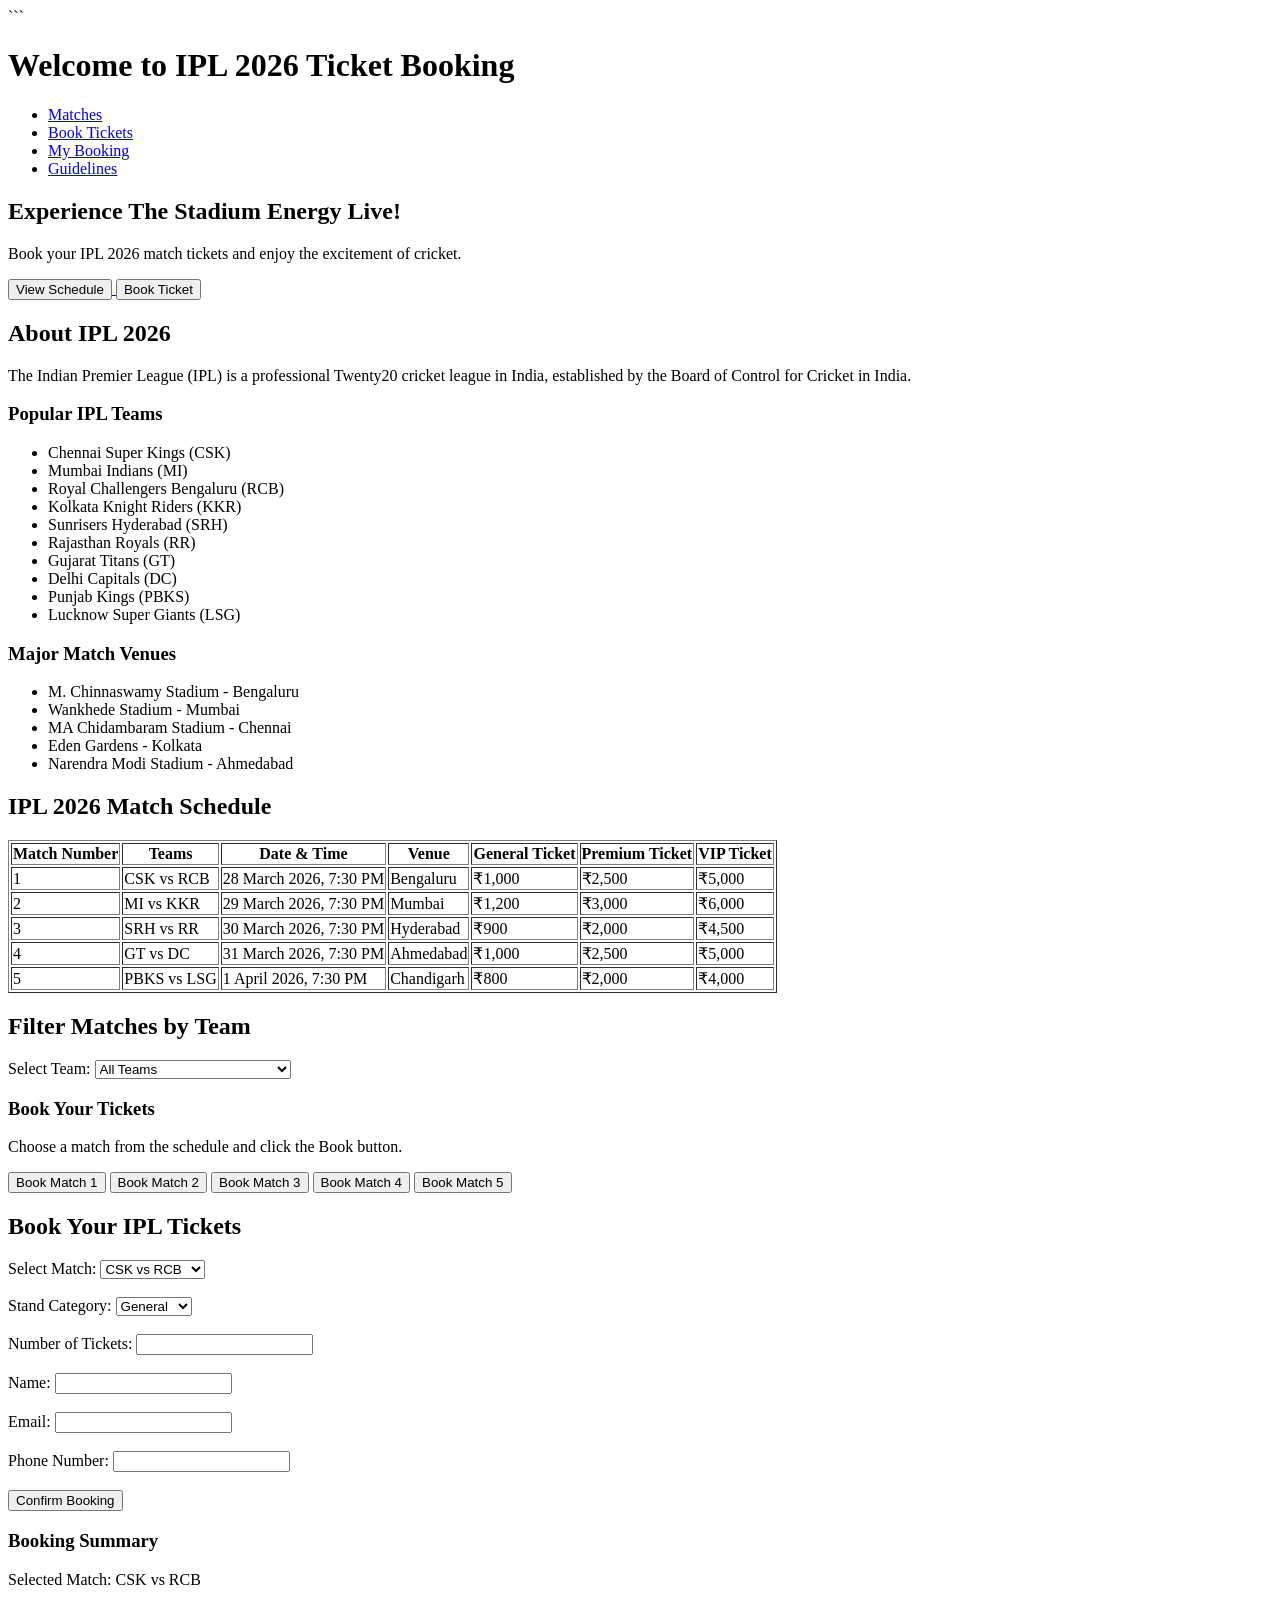
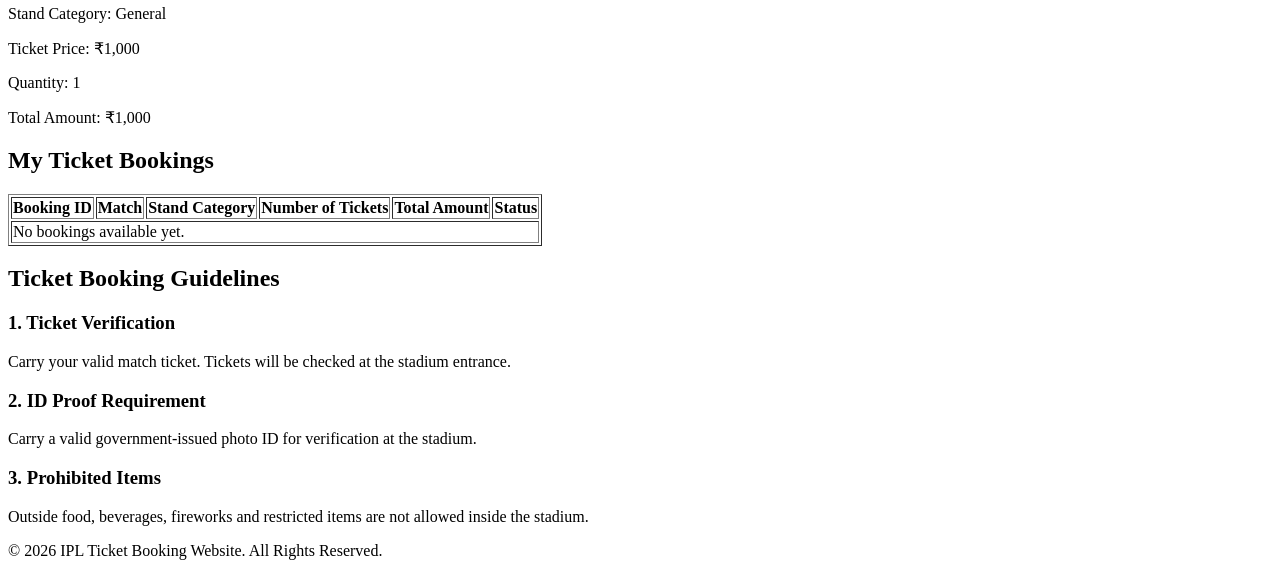
==== index.html @ 7df1a666 "Initial commit - IPL Ticket Booking Website" ====
<!DOCTYPE html>

<html lang="en">
<head>
    <meta charset="UTF-8">
    <meta name="viewport" content="width=device-width, initial-scale=1.0">
    <title>IPL 2026 Ticket Booking</title>
</head>
<body>

```
<!-- Navigation Bar -->
<header>
    <h1>Welcome to IPL 2026 Ticket Booking</h1>

    <nav>
        <ul>
            <li><a href="#matches">Matches</a></li>
            <li><a href="#booking">Book Tickets</a></li>
            <li><a href="#my-booking">My Booking</a></li>
            <li><a href="#guidelines">Guidelines</a></li>
        </ul>
    </nav>
</header>
<!-- Hero Section -->
<section id="home">
    <h2>Experience The Stadium Energy Live!</h2>
    <p>Book your IPL 2026 match tickets and enjoy the excitement of cricket.</p>

    <a href="#matches">
        <button>View Schedule</button>
    </a>

    <a href="#booking">
        <button>Book Ticket</button>
    </a>
</section>
<!-- About IPL Section -->
<section id="about">
    <h2>About IPL 2026</h2>

    <p>
        The Indian Premier League (IPL) is a professional Twenty20
        cricket league in India, established by the Board of Control
        for Cricket in India.
    </p>

    <h3>Popular IPL Teams</h3>

    <ul>
        <li>Chennai Super Kings (CSK)</li>
        <li>Mumbai Indians (MI)</li>
        <li>Royal Challengers Bengaluru (RCB)</li>
        <li>Kolkata Knight Riders (KKR)</li>
        <li>Sunrisers Hyderabad (SRH)</li>
        <li>Rajasthan Royals (RR)</li>
        <li>Gujarat Titans (GT)</li>
        <li>Delhi Capitals (DC)</li>
        <li>Punjab Kings (PBKS)</li>
        <li>Lucknow Super Giants (LSG)</li>
    </ul>

    <h3>Major Match Venues</h3>

    <ul>
        <li>M. Chinnaswamy Stadium - Bengaluru</li>
        <li>Wankhede Stadium - Mumbai</li>
        <li>MA Chidambaram Stadium - Chennai</li>
        <li>Eden Gardens - Kolkata</li>
        <li>Narendra Modi Stadium - Ahmedabad</li>
    </ul>
</section>
<!-- Match Schedule Section -->
<section id="matches">
    <h2>IPL 2026 Match Schedule</h2>

    <table border="1">
        <tr>
            <th>Match Number</th>
            <th>Teams</th>
            <th>Date & Time</th>
            <th>Venue</th>
            <th>General Ticket</th>
            <th>Premium Ticket</th>
            <th>VIP Ticket</th>
        </tr>

        <tr>
            <td>1</td>
            <td>CSK vs RCB</td>
            <td>28 March 2026, 7:30 PM</td>
            <td>Bengaluru</td>
            <td>₹1,000</td>
            <td>₹2,500</td>
            <td>₹5,000</td>
        </tr>

        <tr>
            <td>2</td>
            <td>MI vs KKR</td>
            <td>29 March 2026, 7:30 PM</td>
            <td>Mumbai</td>
            <td>₹1,200</td>
            <td>₹3,000</td>
            <td>₹6,000</td>
        </tr>

        <tr>
            <td>3</td>
            <td>SRH vs RR</td>
            <td>30 March 2026, 7:30 PM</td>
            <td>Hyderabad</td>
            <td>₹900</td>
            <td>₹2,000</td>
            <td>₹4,500</td>
        </tr>

        <tr>
            <td>4</td>
            <td>GT vs DC</td>
            <td>31 March 2026, 7:30 PM</td>
            <td>Ahmedabad</td>
            <td>₹1,000</td>
            <td>₹2,500</td>
            <td>₹5,000</td>
        </tr>

        <tr>
            <td>5</td>
            <td>PBKS vs LSG</td>
            <td>1 April 2026, 7:30 PM</td>
            <td>Chandigarh</td>
            <td>₹800</td>
            <td>₹2,000</td>
            <td>₹4,000</td>
        </tr>
    </table>
</section>
<!-- Team Filter Section -->
<section>
    <h2>Filter Matches by Team</h2>

    <label for="team-filter">Select Team:</label>
    <select id="team-filter">
        <option value="all">All Teams</option>
        <option value="CSK">Chennai Super Kings</option>
        <option value="MI">Mumbai Indians</option>
        <option value="RCB">Royal Challengers Bengaluru</option>
        <option value="KKR">Kolkata Knight Riders</option>
        <option value="SRH">Sunrisers Hyderabad</option>
        <option value="RR">Rajasthan Royals</option>
    </select>

    <h3>Book Your Tickets</h3>
    <p>Choose a match from the schedule and click the Book button.</p>

    <a href="#booking"><button>Book Match 1</button></a>
    <a href="#booking"><button>Book Match 2</button></a>
    <a href="#booking"><button>Book Match 3</button></a>
    <a href="#booking"><button>Book Match 4</button></a>
    <a href="#booking"><button>Book Match 5</button></a>
</section>
<!-- Ticket Booking Section -->
<section id="booking">
    <h2>Book Your IPL Tickets</h2>

    <form>
        <label for="match">Select Match:</label>
        <select id="match" name="match">
            <option>CSK vs RCB</option>
            <option>MI vs KKR</option>
            <option>SRH vs RR</option>
            <option>GT vs DC</option>
            <option>PBKS vs LSG</option>
        </select>
        <br><br>

        <label for="stand">Stand Category:</label>
        <select id="stand" name="stand">
            <option>General</option>
            <option>Premium</option>
            <option>VIP</option>
        </select>
        <br><br>

        <label for="quantity">Number of Tickets:</label>
        <input type="number" id="quantity" name="quantity" min="1">
        <br><br>

        <label for="name">Name:</label>
        <input type="text" id="name" name="name">
        <br><br>

        <label for="email">Email:</label>
        <input type="email" id="email" name="email">
        <br><br>

        <label for="phone">Phone Number:</label>
        <input type="tel" id="phone" name="phone">
        <br><br>

        <button type="submit">Confirm Booking</button>
    </form>

    <!-- Booking Summary -->
    <div>
        <h3>Booking Summary</h3>
        <p>Selected Match: CSK vs RCB</p>
        <p>Stand Category: General</p>
        <p>Ticket Price: ₹1,000</p>
        <p>Quantity: 1</p>
        <p>Total Amount: ₹1,000</p>
    </div>
</section>
<!-- My Ticket Bookings Section -->
<section id="my-booking">
    <h2>My Ticket Bookings</h2>

    <table border="1">
        <tr>
            <th>Booking ID</th>
            <th>Match</th>
            <th>Stand Category</th>
            <th>Number of Tickets</th>
            <th>Total Amount</th>
            <th>Status</th>
        </tr>

        <tr>
            <td colspan="6">No bookings available yet.</td>
        </tr>
    </table>
</section>
<!-- Guidelines Section -->
<section id="guidelines">
    <h2>Ticket Booking Guidelines</h2>

    <div>
        <h3>1. Ticket Verification</h3>
        <p>
            Carry your valid match ticket.
            Tickets will be checked at the stadium entrance.
        </p>
    </div>

    <div>
        <h3>2. ID Proof Requirement</h3>
        <p>
            Carry a valid government-issued photo ID
            for verification at the stadium.
        </p>
    </div>

    <div>
        <h3>3. Prohibited Items</h3>
        <p>
            Outside food, beverages, fireworks and
            restricted items are not allowed inside the stadium.
        </p>
    </div>
</section>
<!-- Footer Section -->
<footer>
    <p>&copy; 2026 IPL Ticket Booking Website. All Rights Reserved.</p>
</footer>

</body>
</html>
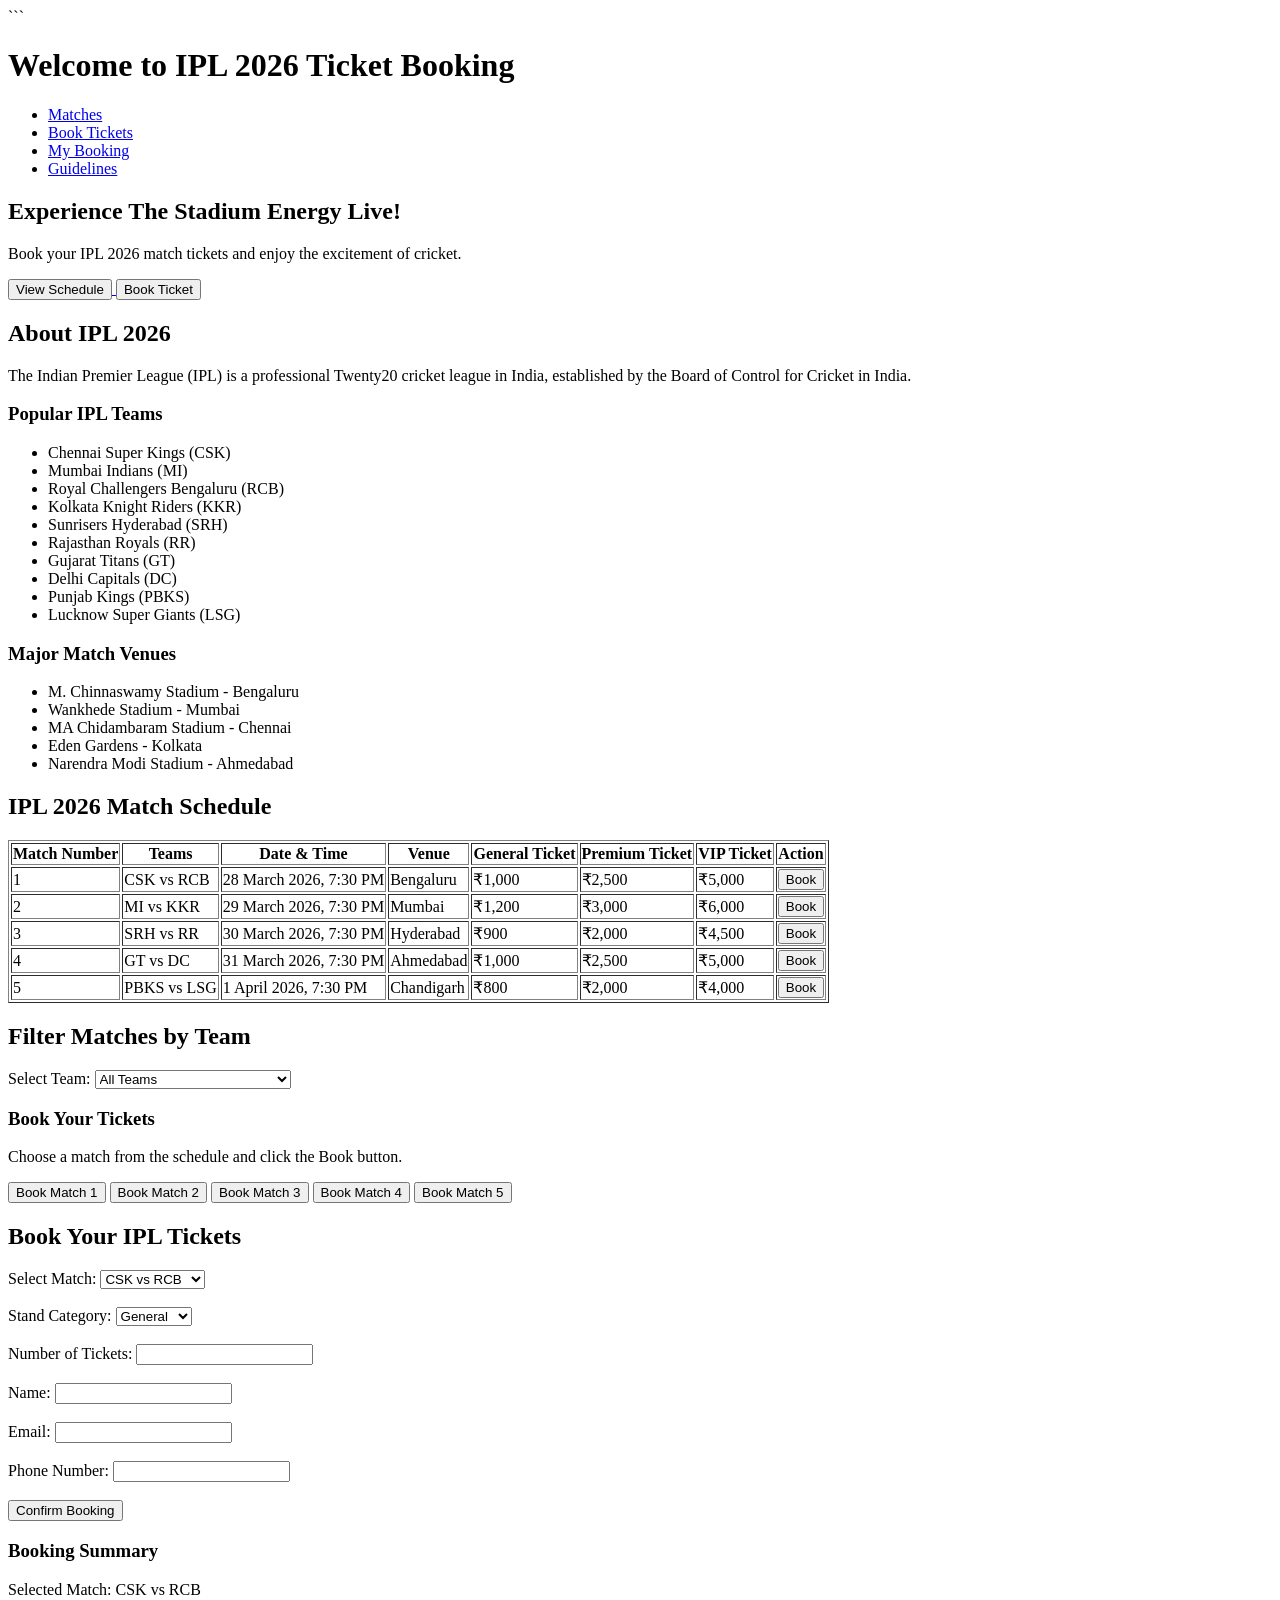
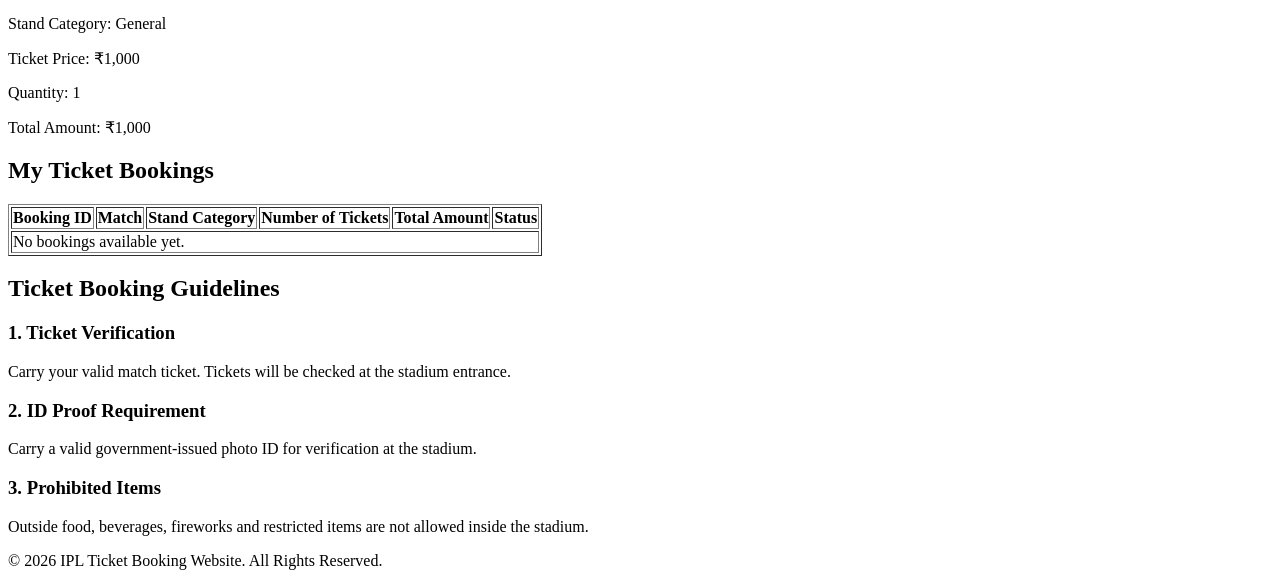
==== commit 7d7c8603: "Add CSS styling for IPL ticket booking site" ====
--- a/index.html
+++ b/index.html
@@ -5,6 +5,7 @@
     <meta charset="UTF-8">
     <meta name="viewport" content="width=device-width, initial-scale=1.0">
     <title>IPL 2026 Ticket Booking</title>
+    <link rel="stylesheet" href="styles.css">
 </head>
 <body>
 
@@ -83,6 +84,7 @@
             <th>General Ticket</th>
             <th>Premium Ticket</th>
             <th>VIP Ticket</th>
+            <th>Action</th>
         </tr>
 
         <tr>
@@ -93,6 +95,7 @@
             <td>₹1,000</td>
             <td>₹2,500</td>
             <td>₹5,000</td>
+            <td><a href="#booking"><button>Book</button></a></td>
         </tr>
 
         <tr>
@@ -103,6 +106,7 @@
             <td>₹1,200</td>
             <td>₹3,000</td>
             <td>₹6,000</td>
+            <td><a href="#booking"><button>Book</button></a></td>
         </tr>
 
         <tr>
@@ -113,6 +117,7 @@
             <td>₹900</td>
             <td>₹2,000</td>
             <td>₹4,500</td>
+            <td><a href="#booking"><button>Book</button></a></td>
         </tr>
 
         <tr>
@@ -123,6 +128,7 @@
             <td>₹1,000</td>
             <td>₹2,500</td>
             <td>₹5,000</td>
+            <td><a href="#booking"><button>Book</button></a></td>
         </tr>
 
         <tr>
@@ -133,6 +139,7 @@
             <td>₹800</td>
             <td>₹2,000</td>
             <td>₹4,000</td>
+            <td><a href="#booking"><button>Book</button></a></td>
         </tr>
     </table>
 </section>
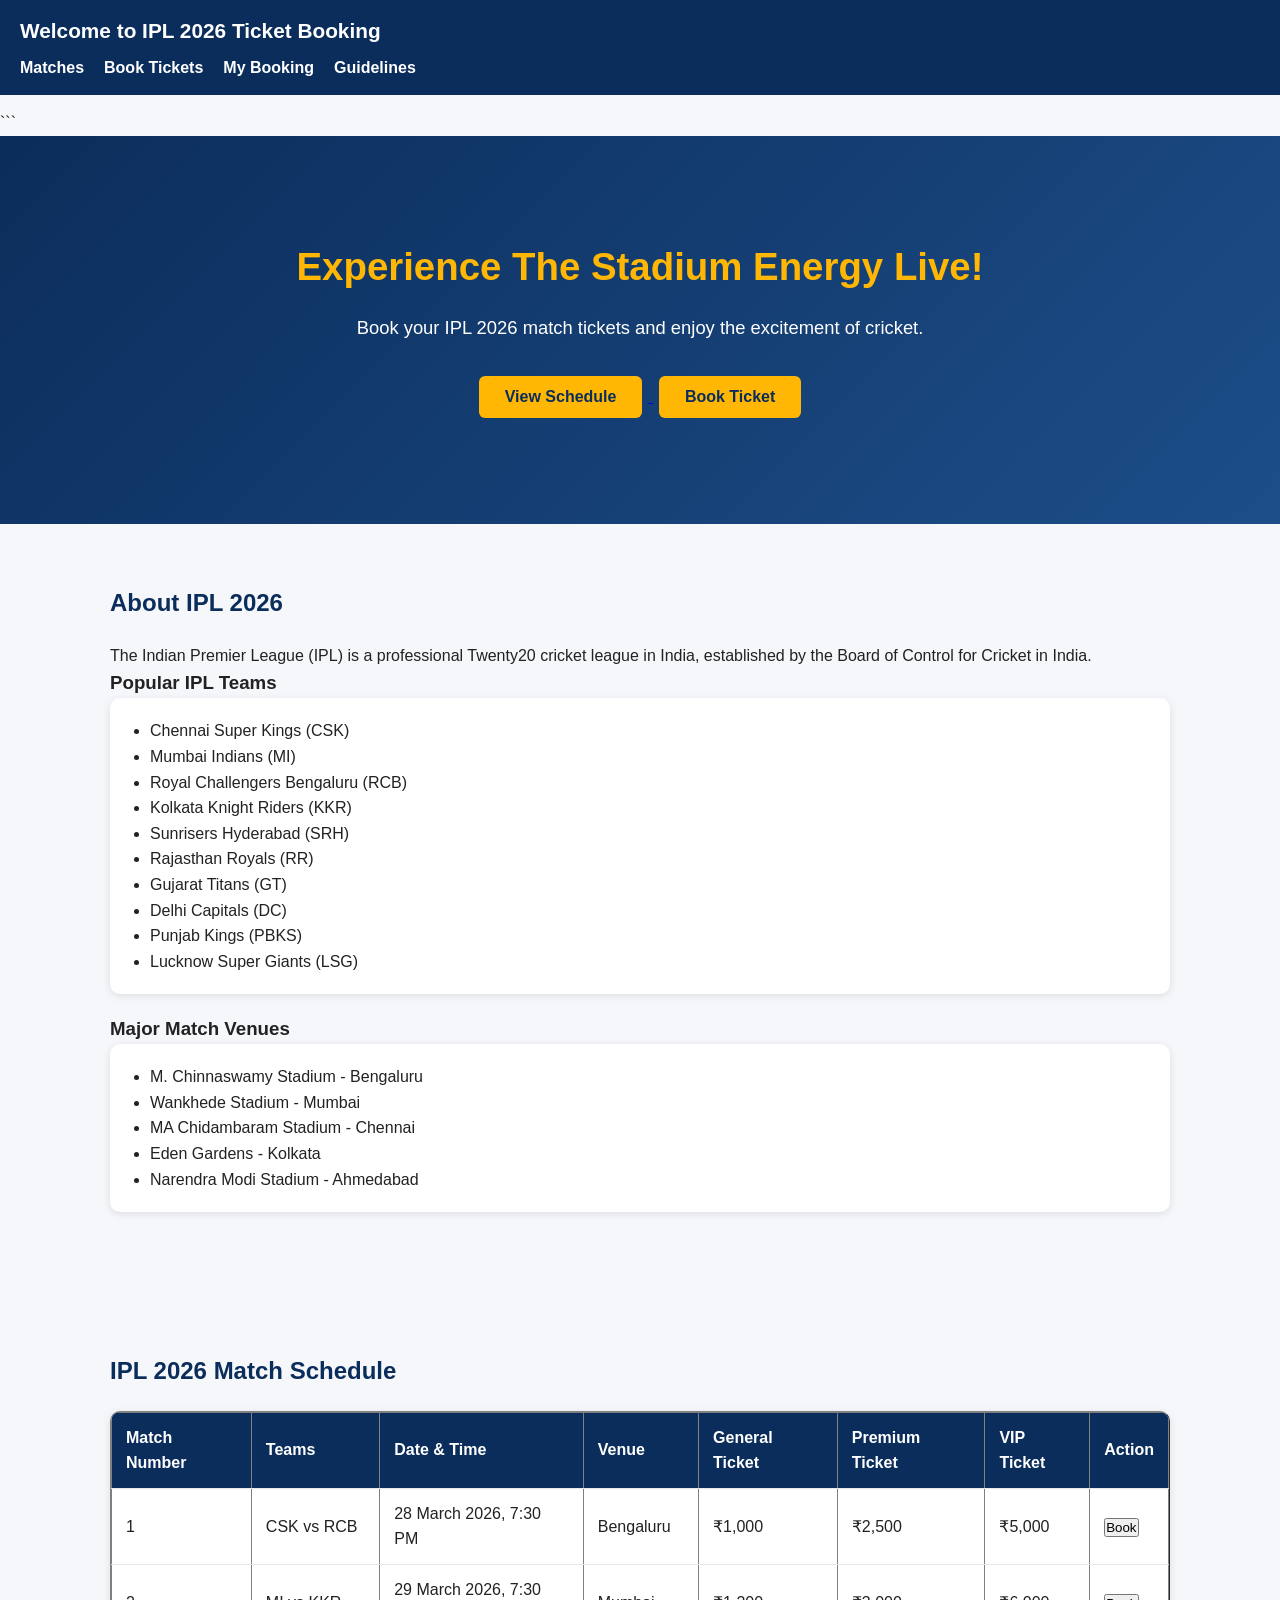
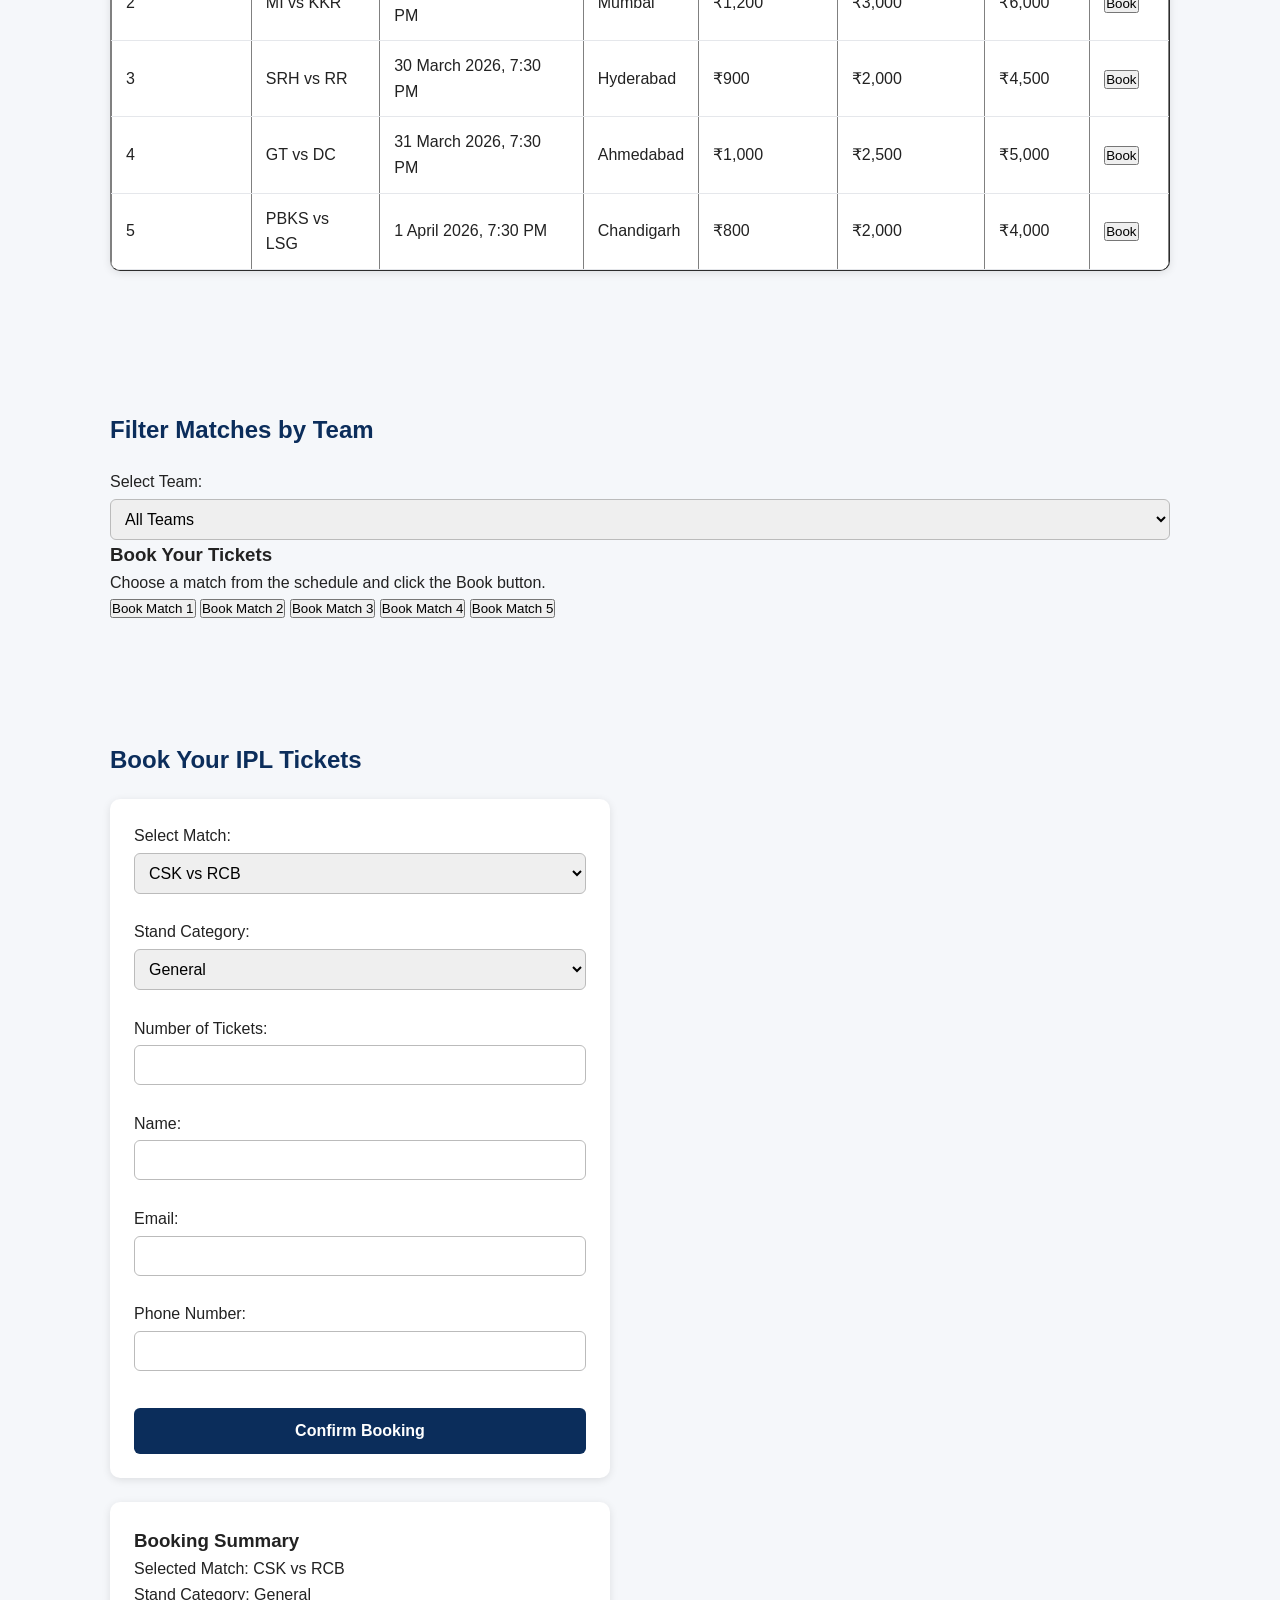
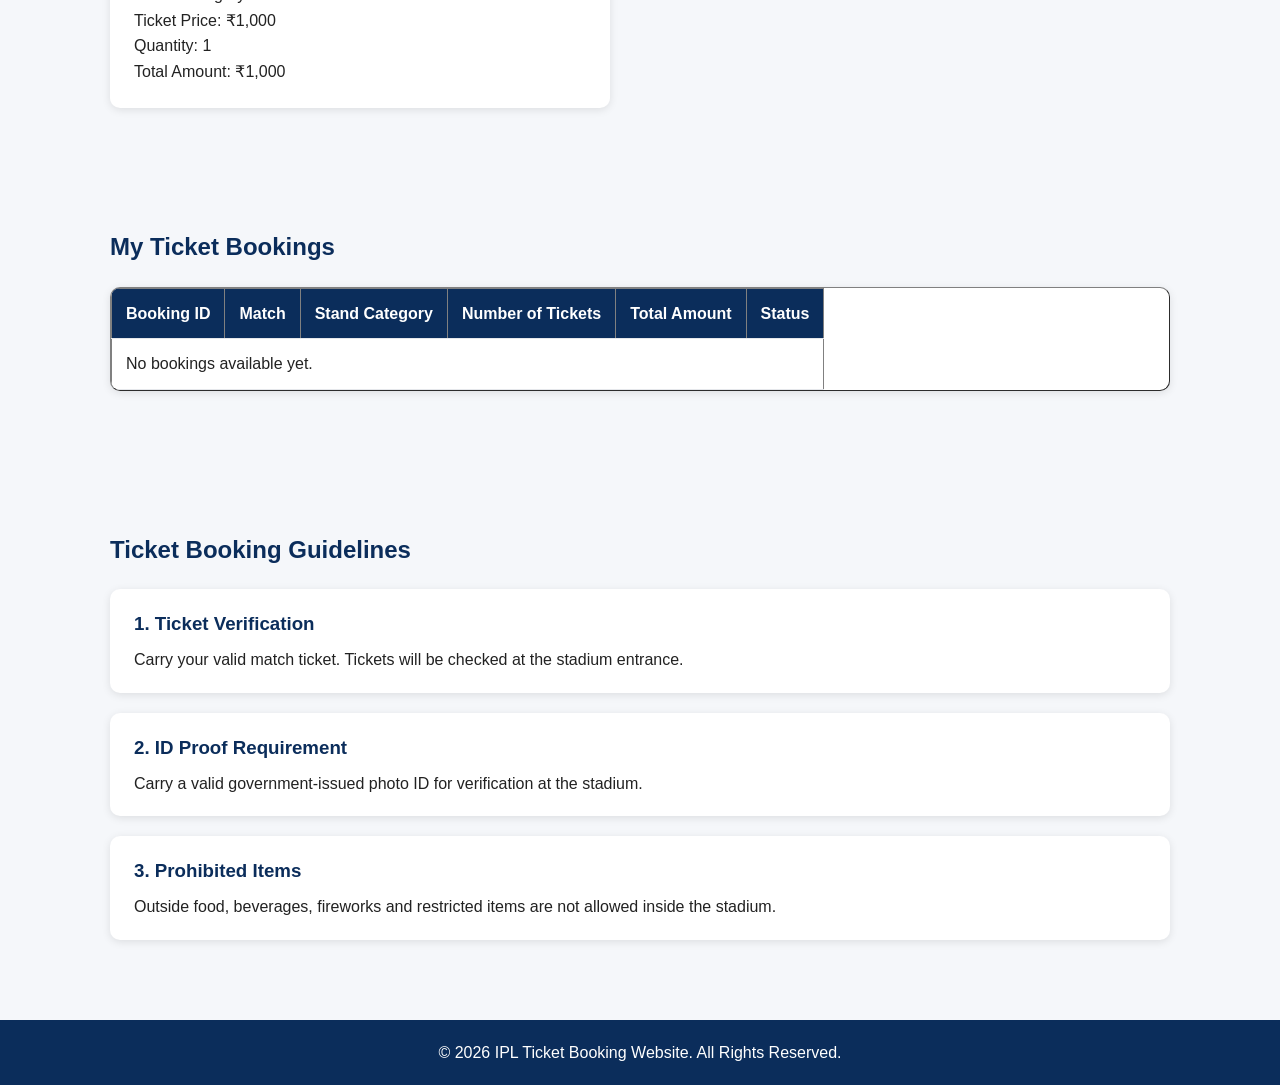
==== commit 07b06a8e: "Update index.html" ====
--- a/index.html
+++ b/index.html
@@ -5,7 +5,7 @@
     <meta charset="UTF-8">
     <meta name="viewport" content="width=device-width, initial-scale=1.0">
     <title>IPL 2026 Ticket Booking</title>
-    <link rel="stylesheet" href="styles.css">
+    <link rel="stylesheet" href="Styles.css">
 </head>
 <body>
 
--- a/Styles.css
+++ b/Styles.css
@@ -0,0 +1,210 @@
+/* ===== Theme Variables ===== */
+:root {
+    --primary: #0b2d5b;     /* dark blue */
+    --accent: #ffb703;      /* gold */
+    --background: #f5f7fa;  /* light grey page background */
+    --text: #222222;        /* main text colour */
+    --white: #ffffff;
+    --shadow: 0 2px 8px rgba(0, 0, 0, 0.1);
+    --radius: 10px;
+}
+
+/* ===== Base ===== */
+* {
+    box-sizing: border-box;
+    margin: 0;
+    padding: 0;
+}
+
+body {
+    font-family: Arial, Helvetica, sans-serif;
+    line-height: 1.6;
+    color: var(--text);
+    background: var(--background);
+    padding-top: 110px; /* space for fixed header */
+}
+
+section {
+    max-width: 1100px;
+    margin: 0 auto;
+    padding: 60px 20px;
+}
+
+h2 {
+    color: var(--primary);
+    margin-bottom: 20px;
+}
+
+/* ===== Navigation (fixed header) ===== */
+header {
+    position: fixed;
+    top: 0;
+    left: 0;
+    width: 100%;
+    z-index: 100;
+    background: var(--primary);
+    padding: 14px 20px;
+}
+
+header h1 {
+    color: var(--white);
+    font-size: 1.3rem;
+    margin-bottom: 8px;
+}
+
+header nav ul {
+    list-style: none;
+    display: flex;
+    gap: 20px;
+    flex-wrap: wrap;
+}
+
+header nav a {
+    color: var(--white);
+    text-decoration: none;
+    font-weight: bold;
+}
+
+header nav a:hover {
+    color: var(--accent);
+}
+
+/* ===== Hero / Banner ===== */
+#home {
+    background: linear-gradient(135deg, var(--primary), #1d4e89);
+    color: var(--white);
+    text-align: center;
+    max-width: none;
+    padding: 100px 20px;
+}
+
+#home h2 {
+    color: var(--accent);
+    font-size: 2.4rem;
+    margin-bottom: 16px;
+}
+
+#home p {
+    font-size: 1.15rem;
+    margin-bottom: 28px;
+}
+
+#home button {
+    background: var(--accent);
+    color: var(--primary);
+    border: none;
+    padding: 12px 26px;
+    margin: 6px;
+    border-radius: 6px;
+    font-weight: bold;
+    font-size: 1rem;
+    cursor: pointer;
+}
+
+#home button:hover {
+    opacity: 0.85;
+}
+
+/* ===== About section cards ===== */
+#about ul {
+    background: var(--white);
+    border-radius: var(--radius);
+    box-shadow: var(--shadow);
+    padding: 20px 24px 20px 40px;
+    margin-bottom: 20px;
+}
+
+/* ===== Tables ===== */
+table {
+    width: 100%;
+    border-collapse: collapse;
+    background: var(--white);
+    border-radius: var(--radius);
+    box-shadow: var(--shadow);
+    overflow: hidden;
+    margin-bottom: 20px;
+}
+
+th, td {
+    padding: 12px 14px;
+    text-align: left;
+    border-bottom: 1px solid #e5e7eb;
+}
+
+th {
+    background: var(--primary);
+    color: var(--white);
+}
+
+tr:hover td {
+    background: #f0f6ff;
+}
+
+#matches table,
+#my-booking table {
+    display: block;
+    overflow-x: auto;
+}
+
+/* ===== Guidelines cards ===== */
+#guidelines > div {
+    background: var(--white);
+    border-radius: var(--radius);
+    box-shadow: var(--shadow);
+    padding: 20px 24px;
+    margin-bottom: 20px;
+}
+
+#guidelines > div h3 {
+    color: var(--primary);
+    margin-bottom: 8px;
+}
+
+/* ===== Forms ===== */
+form {
+    background: var(--white);
+    padding: 24px;
+    border-radius: var(--radius);
+    box-shadow: var(--shadow);
+    max-width: 500px;
+}
+
+input, select {
+    width: 100%;
+    padding: 10px;
+    border: 1px solid #bbb;
+    border-radius: 6px;
+    font-size: 1rem;
+    margin-top: 4px;
+}
+
+form button {
+    width: 100%;
+    background: var(--primary);
+    color: var(--white);
+    border: none;
+    padding: 14px;
+    border-radius: 6px;
+    font-size: 1rem;
+    font-weight: bold;
+    cursor: pointer;
+    margin-top: 12px;
+}
+
+/* ===== Booking summary ===== */
+#booking > div {
+    background: var(--white);
+    padding: 24px;
+    border-radius: var(--radius);
+    box-shadow: var(--shadow);
+    margin-top: 24px;
+    max-width: 500px;
+}
+
+/* ===== Footer ===== */
+footer {
+    background: var(--primary);
+    color: var(--white);
+    text-align: center;
+    padding: 20px;
+}
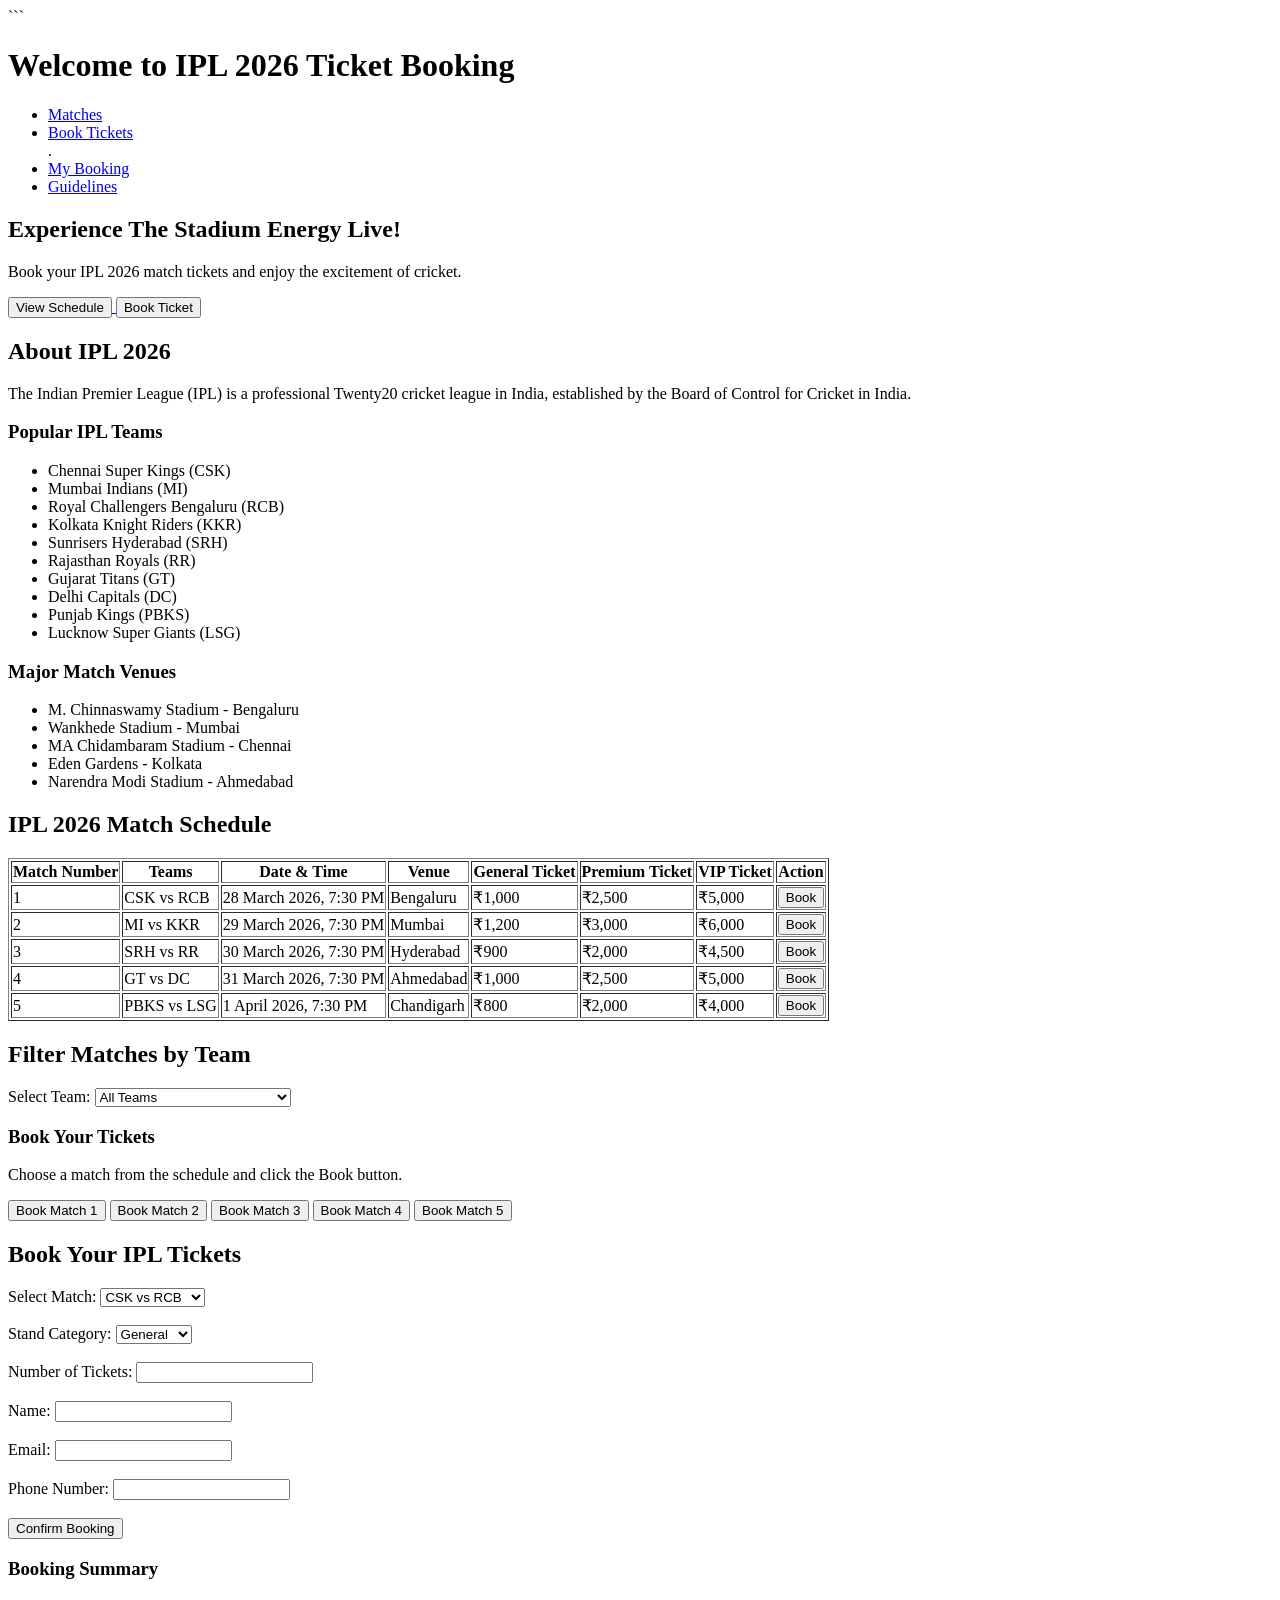
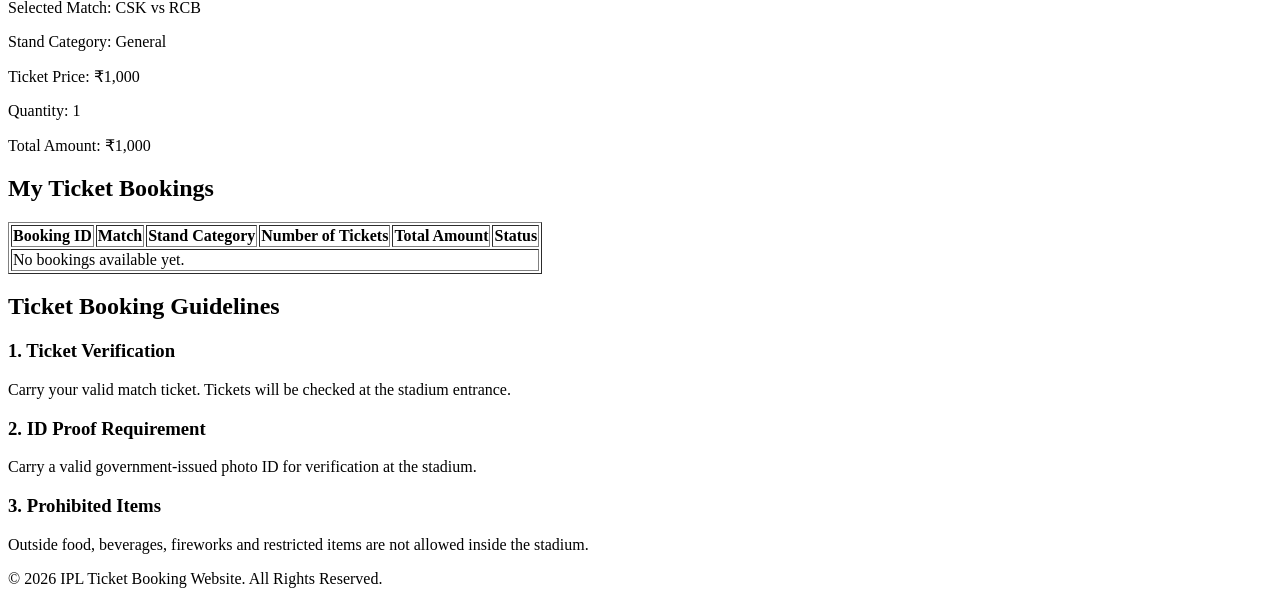
==== commit c63cd5f9: "Add booking form with HTML5 validation" ====
--- a/index.html
+++ b/index.html
@@ -5,7 +5,7 @@
     <meta charset="UTF-8">
     <meta name="viewport" content="width=device-width, initial-scale=1.0">
     <title>IPL 2026 Ticket Booking</title>
-    <link rel="stylesheet" href="Styles.css">
+    <link rel="stylesheet" href="styles.css">
 </head>
 <body>
 
@@ -17,7 +17,7 @@
     <nav>
         <ul>
             <li><a href="#matches">Matches</a></li>
-            <li><a href="#booking">Book Tickets</a></li>
+            <li><a href="booking.html">Book Tickets</a></li>.
             <li><a href="#my-booking">My Booking</a></li>
             <li><a href="#guidelines">Guidelines</a></li>
         </ul>
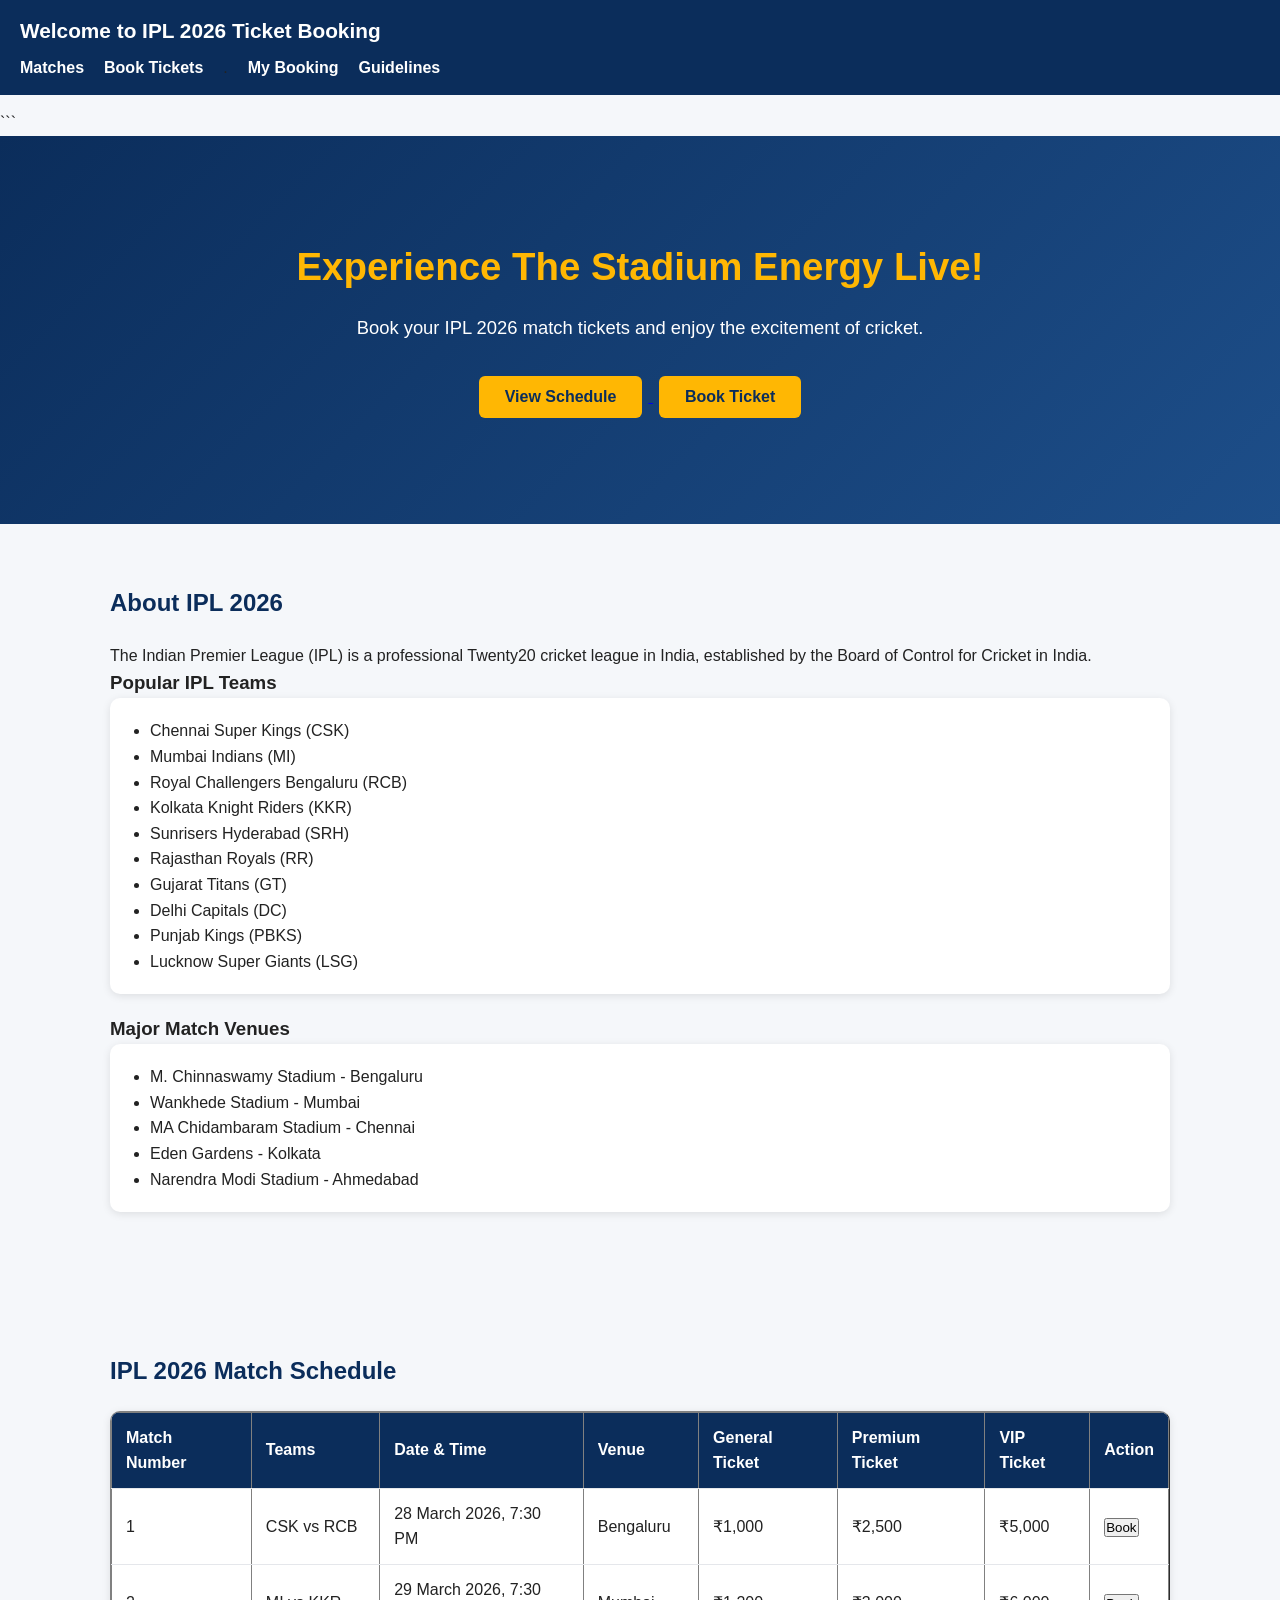
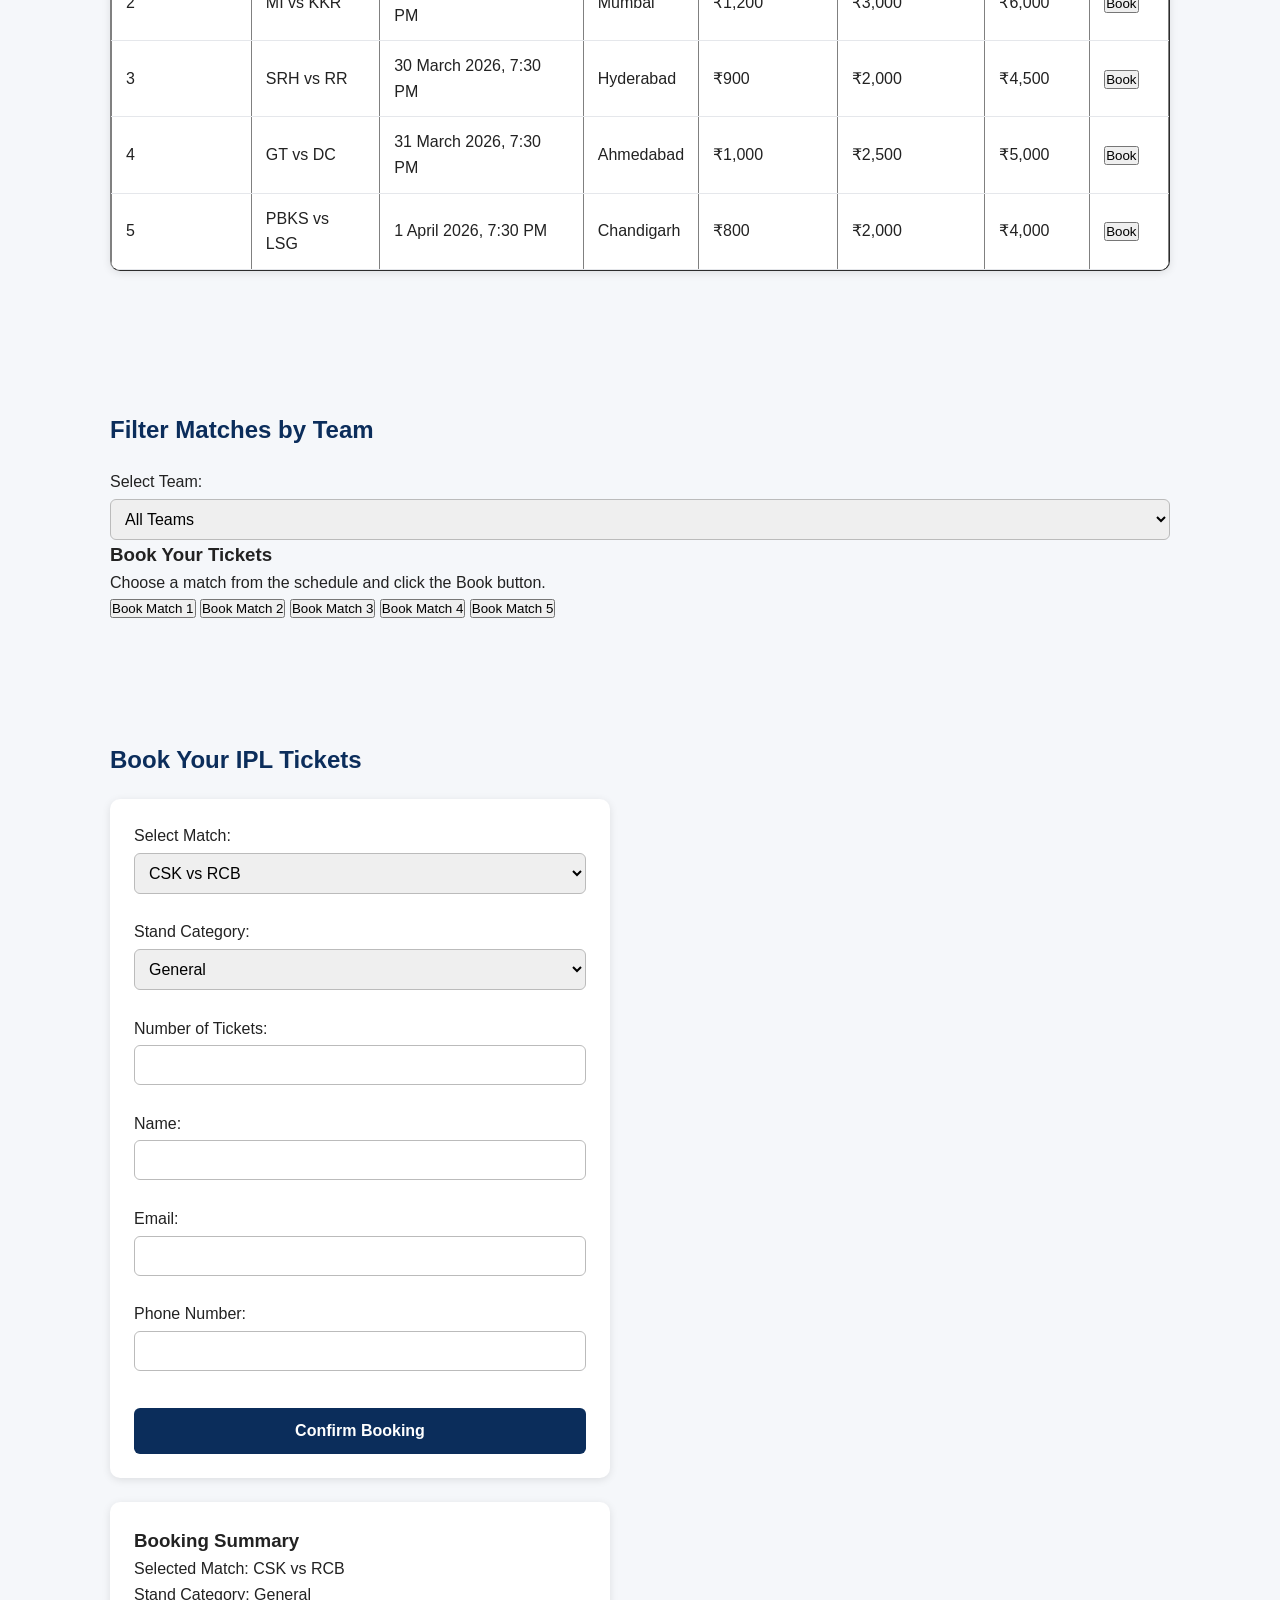
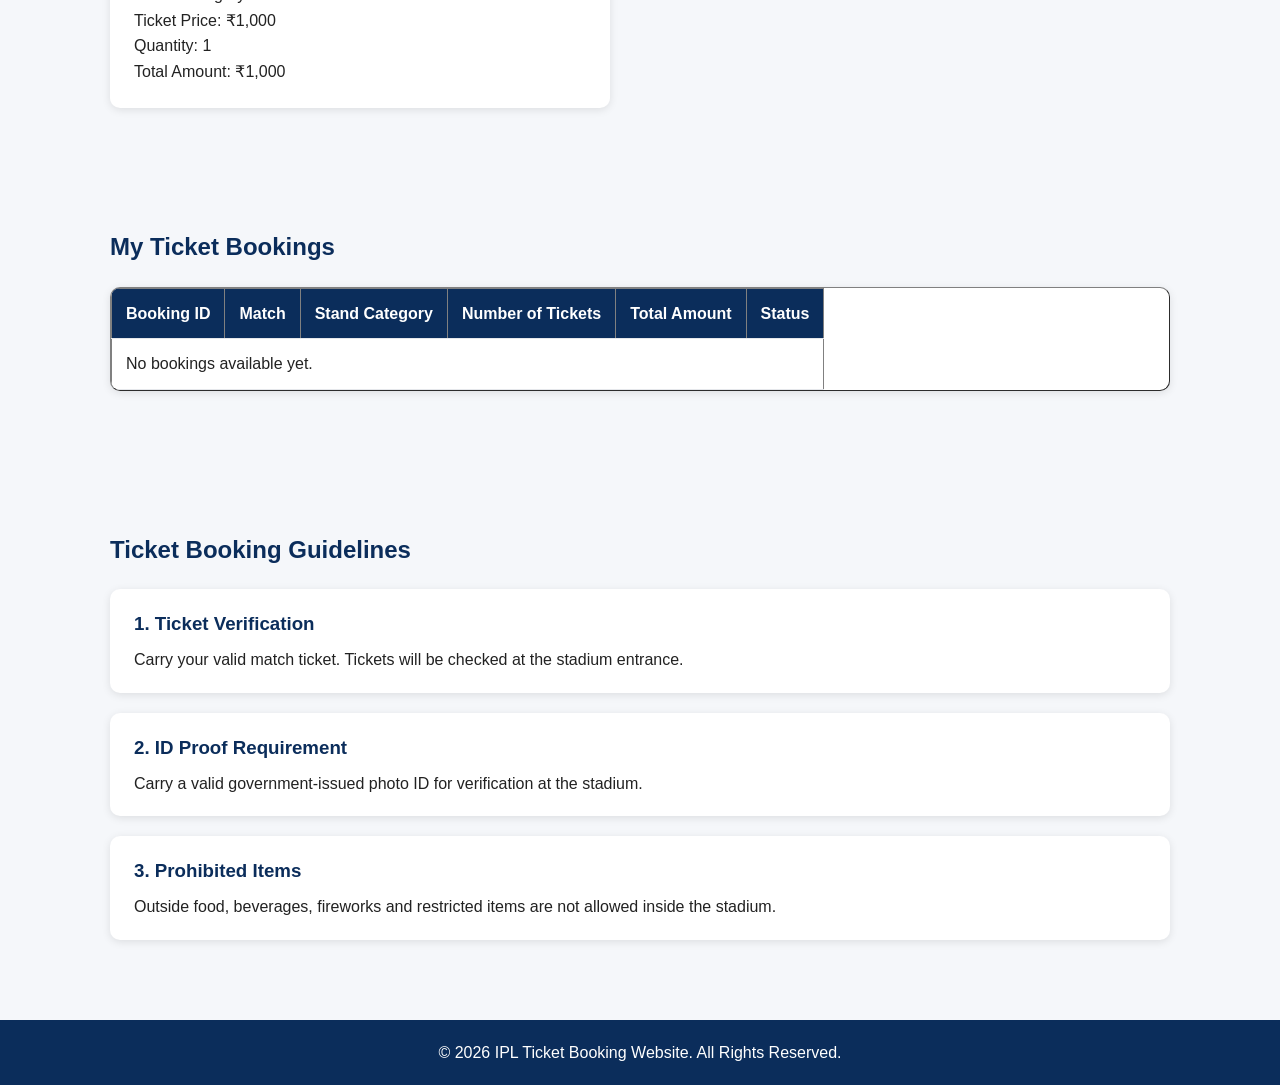
==== commit 203a9662: "Merge branch 'main' of https://github.com/namithkumar2607-coder/IPL-Ticket--Booking" ====
--- a/index.html
+++ b/index.html
@@ -5,7 +5,7 @@
     <meta charset="UTF-8">
     <meta name="viewport" content="width=device-width, initial-scale=1.0">
     <title>IPL 2026 Ticket Booking</title>
-    <link rel="stylesheet" href="styles.css">
+    <link rel="stylesheet" href="Styles.css">
 </head>
 <body>
 
--- a/Styles.css
+++ b/Styles.css
@@ -0,0 +1,210 @@
+/* ===== Theme Variables ===== */
+:root {
+    --primary: #0b2d5b;     /* dark blue */
+    --accent: #ffb703;      /* gold */
+    --background: #f5f7fa;  /* light grey page background */
+    --text: #222222;        /* main text colour */
+    --white: #ffffff;
+    --shadow: 0 2px 8px rgba(0, 0, 0, 0.1);
+    --radius: 10px;
+}
+
+/* ===== Base ===== */
+* {
+    box-sizing: border-box;
+    margin: 0;
+    padding: 0;
+}
+
+body {
+    font-family: Arial, Helvetica, sans-serif;
+    line-height: 1.6;
+    color: var(--text);
+    background: var(--background);
+    padding-top: 110px; /* space for fixed header */
+}
+
+section {
+    max-width: 1100px;
+    margin: 0 auto;
+    padding: 60px 20px;
+}
+
+h2 {
+    color: var(--primary);
+    margin-bottom: 20px;
+}
+
+/* ===== Navigation (fixed header) ===== */
+header {
+    position: fixed;
+    top: 0;
+    left: 0;
+    width: 100%;
+    z-index: 100;
+    background: var(--primary);
+    padding: 14px 20px;
+}
+
+header h1 {
+    color: var(--white);
+    font-size: 1.3rem;
+    margin-bottom: 8px;
+}
+
+header nav ul {
+    list-style: none;
+    display: flex;
+    gap: 20px;
+    flex-wrap: wrap;
+}
+
+header nav a {
+    color: var(--white);
+    text-decoration: none;
+    font-weight: bold;
+}
+
+header nav a:hover {
+    color: var(--accent);
+}
+
+/* ===== Hero / Banner ===== */
+#home {
+    background: linear-gradient(135deg, var(--primary), #1d4e89);
+    color: var(--white);
+    text-align: center;
+    max-width: none;
+    padding: 100px 20px;
+}
+
+#home h2 {
+    color: var(--accent);
+    font-size: 2.4rem;
+    margin-bottom: 16px;
+}
+
+#home p {
+    font-size: 1.15rem;
+    margin-bottom: 28px;
+}
+
+#home button {
+    background: var(--accent);
+    color: var(--primary);
+    border: none;
+    padding: 12px 26px;
+    margin: 6px;
+    border-radius: 6px;
+    font-weight: bold;
+    font-size: 1rem;
+    cursor: pointer;
+}
+
+#home button:hover {
+    opacity: 0.85;
+}
+
+/* ===== About section cards ===== */
+#about ul {
+    background: var(--white);
+    border-radius: var(--radius);
+    box-shadow: var(--shadow);
+    padding: 20px 24px 20px 40px;
+    margin-bottom: 20px;
+}
+
+/* ===== Tables ===== */
+table {
+    width: 100%;
+    border-collapse: collapse;
+    background: var(--white);
+    border-radius: var(--radius);
+    box-shadow: var(--shadow);
+    overflow: hidden;
+    margin-bottom: 20px;
+}
+
+th, td {
+    padding: 12px 14px;
+    text-align: left;
+    border-bottom: 1px solid #e5e7eb;
+}
+
+th {
+    background: var(--primary);
+    color: var(--white);
+}
+
+tr:hover td {
+    background: #f0f6ff;
+}
+
+#matches table,
+#my-booking table {
+    display: block;
+    overflow-x: auto;
+}
+
+/* ===== Guidelines cards ===== */
+#guidelines > div {
+    background: var(--white);
+    border-radius: var(--radius);
+    box-shadow: var(--shadow);
+    padding: 20px 24px;
+    margin-bottom: 20px;
+}
+
+#guidelines > div h3 {
+    color: var(--primary);
+    margin-bottom: 8px;
+}
+
+/* ===== Forms ===== */
+form {
+    background: var(--white);
+    padding: 24px;
+    border-radius: var(--radius);
+    box-shadow: var(--shadow);
+    max-width: 500px;
+}
+
+input, select {
+    width: 100%;
+    padding: 10px;
+    border: 1px solid #bbb;
+    border-radius: 6px;
+    font-size: 1rem;
+    margin-top: 4px;
+}
+
+form button {
+    width: 100%;
+    background: var(--primary);
+    color: var(--white);
+    border: none;
+    padding: 14px;
+    border-radius: 6px;
+    font-size: 1rem;
+    font-weight: bold;
+    cursor: pointer;
+    margin-top: 12px;
+}
+
+/* ===== Booking summary ===== */
+#booking > div {
+    background: var(--white);
+    padding: 24px;
+    border-radius: var(--radius);
+    box-shadow: var(--shadow);
+    margin-top: 24px;
+    max-width: 500px;
+}
+
+/* ===== Footer ===== */
+footer {
+    background: var(--primary);
+    color: var(--white);
+    text-align: center;
+    padding: 20px;
+}
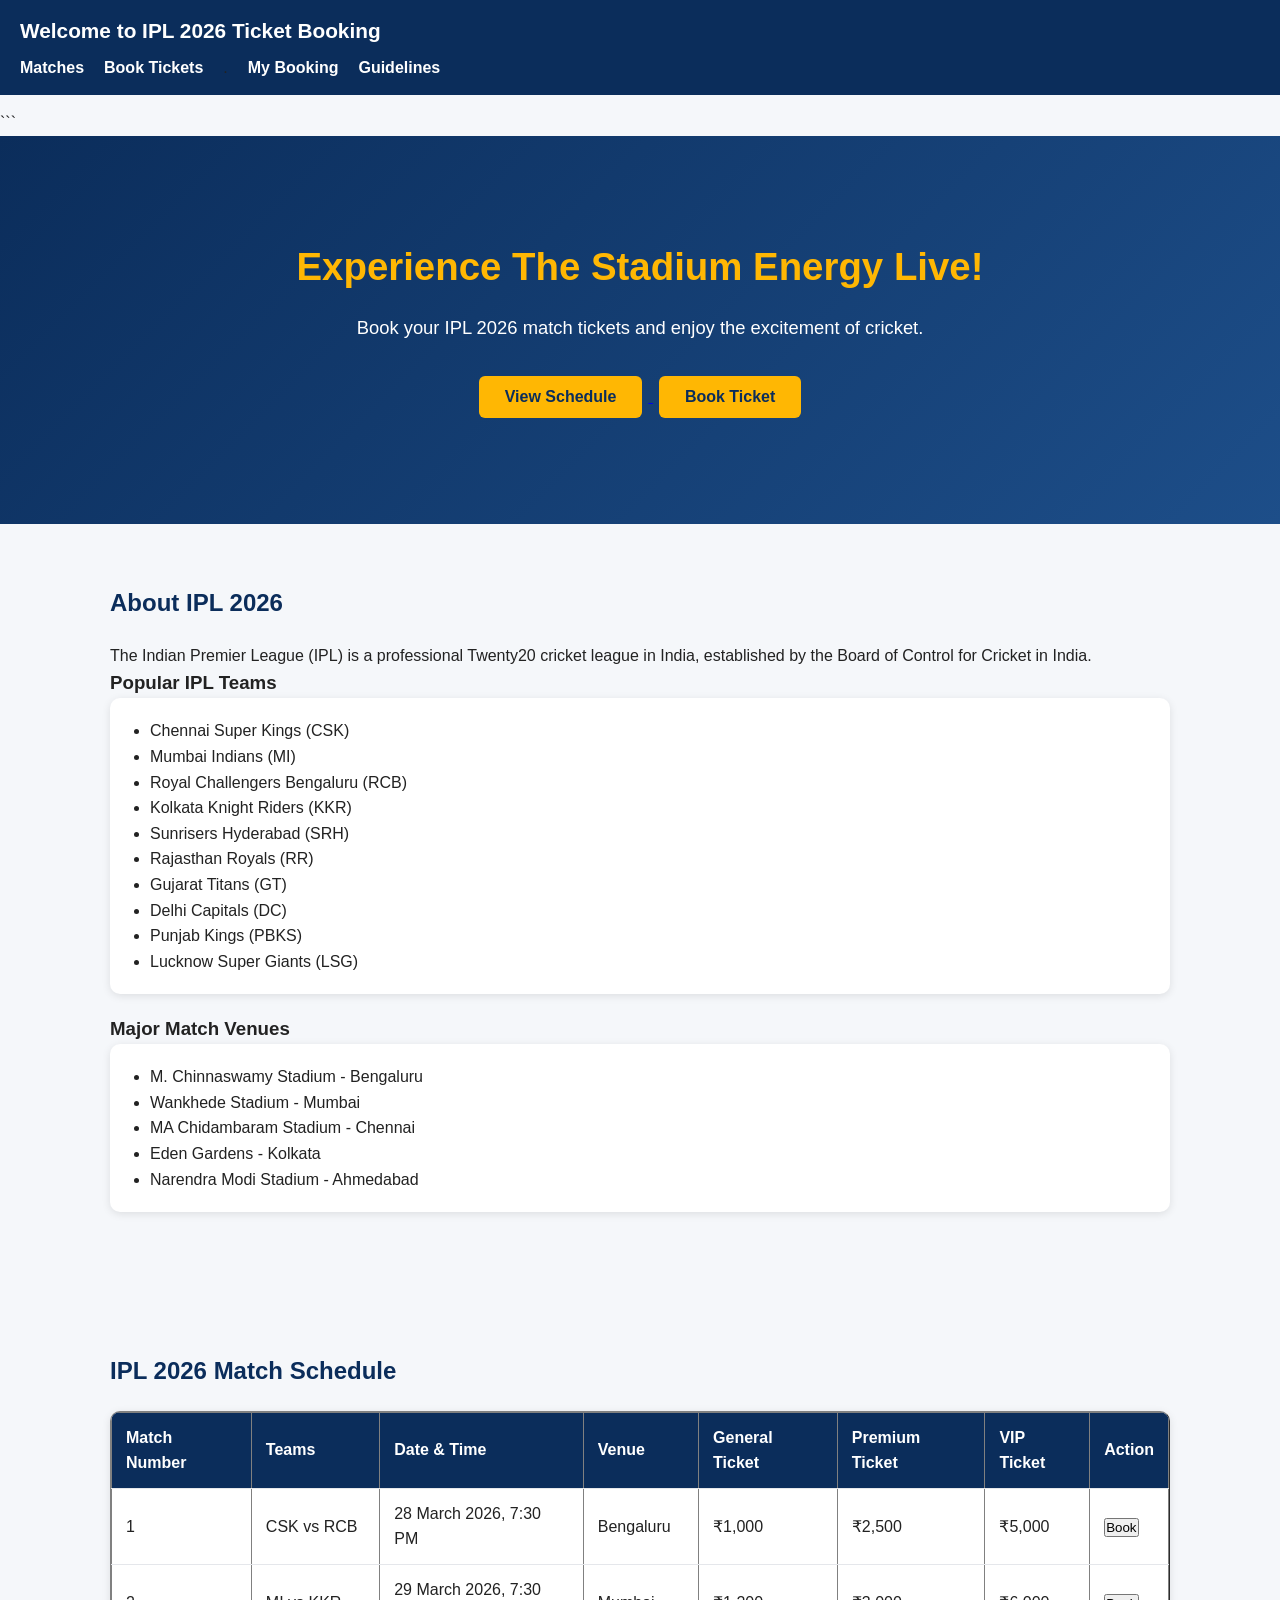
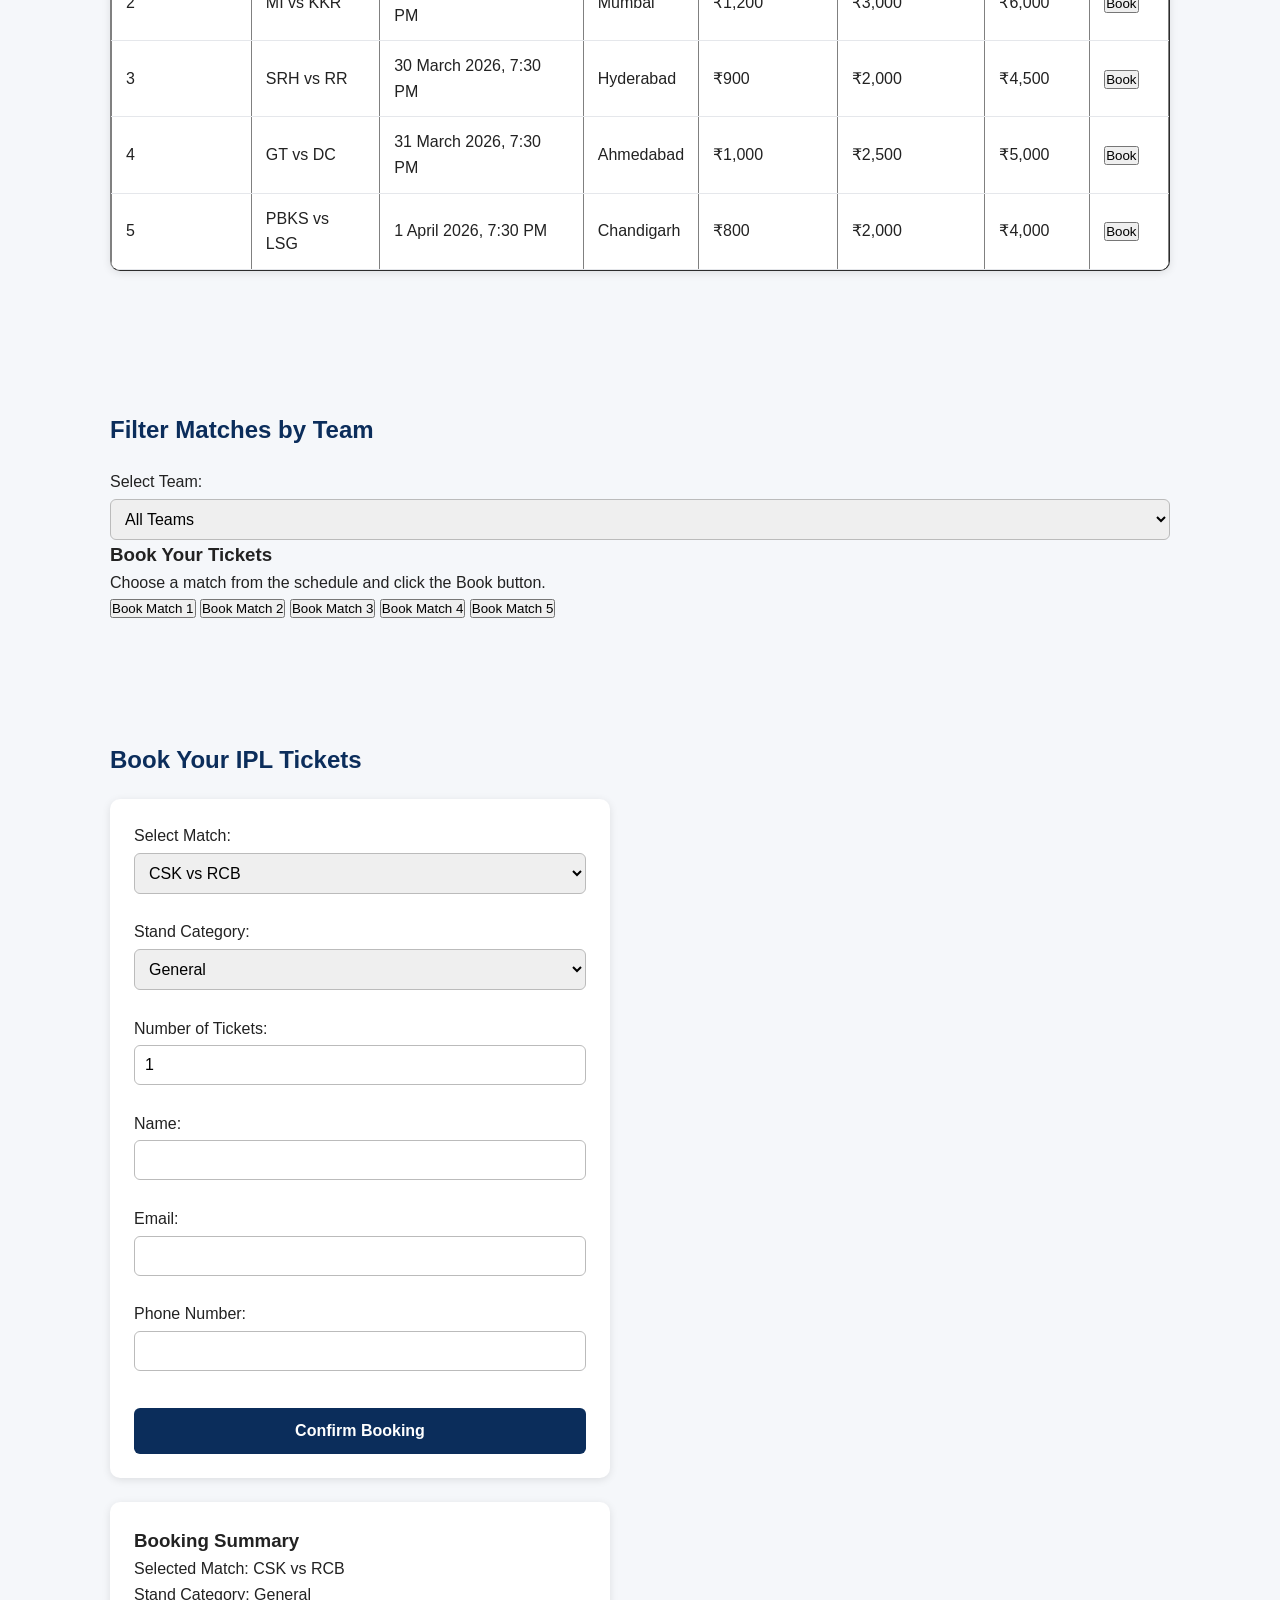
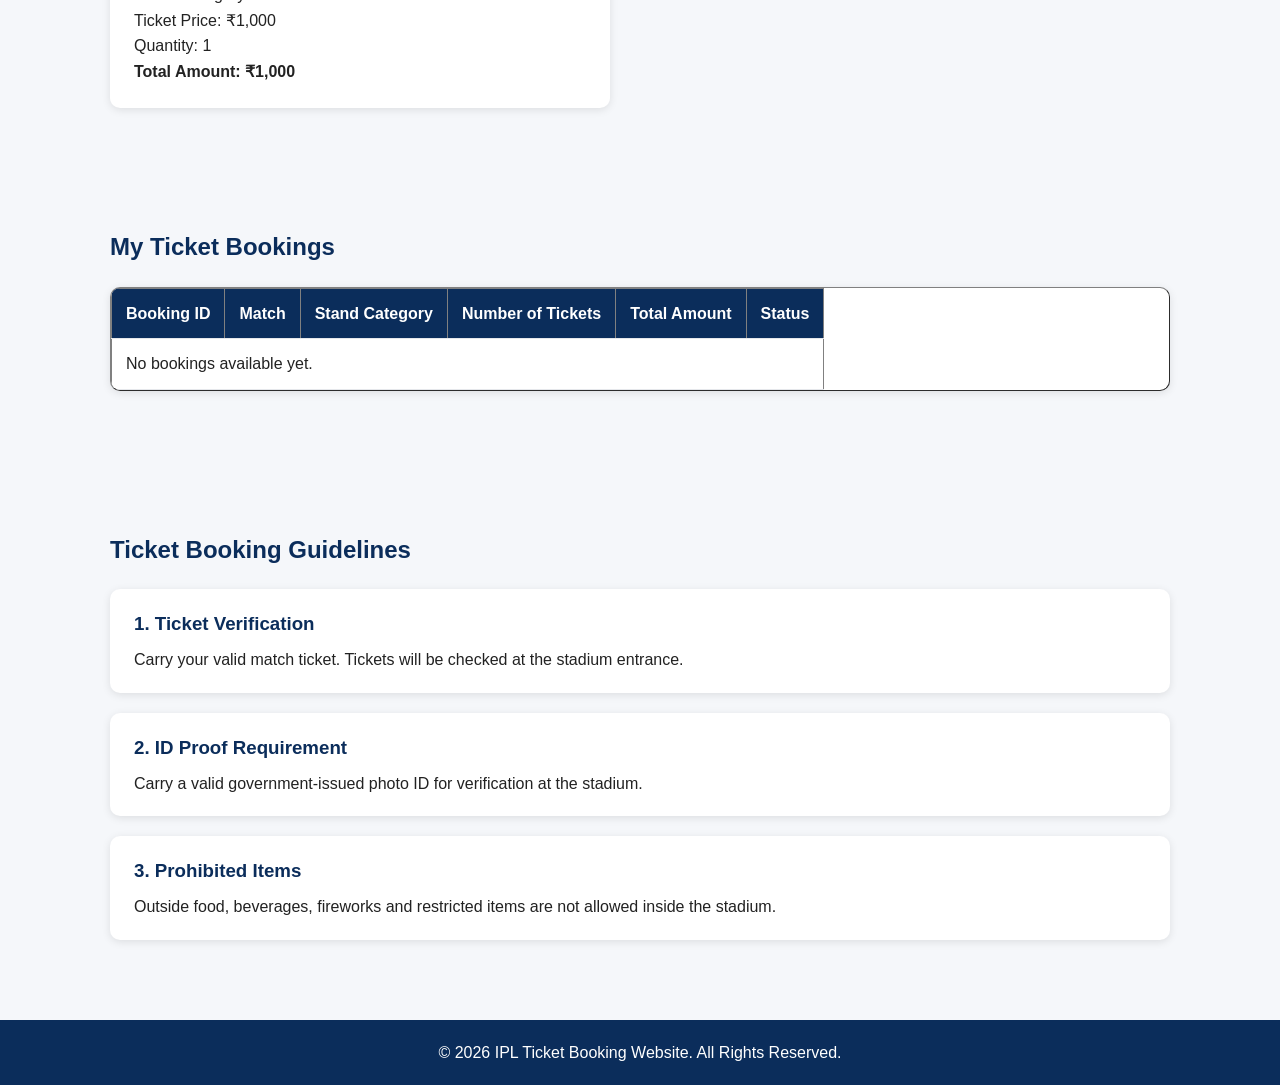
==== commit 0f9c1f59: "Add live booking summary with javascript" ====
--- a/index.html
+++ b/index.html
@@ -191,7 +191,7 @@
         <br><br>
 
         <label for="quantity">Number of Tickets:</label>
-        <input type="number" id="quantity" name="quantity" min="1">
+        <input type="number" id="quantity" name="quantity" min="1" value="1">
         <br><br>
 
         <label for="name">Name:</label>
@@ -210,14 +210,14 @@
     </form>
 
     <!-- Booking Summary -->
-    <div>
-        <h3>Booking Summary</h3>
-        <p>Selected Match: CSK vs RCB</p>
-        <p>Stand Category: General</p>
-        <p>Ticket Price: ₹1,000</p>
-        <p>Quantity: 1</p>
-        <p>Total Amount: ₹1,000</p>
-    </div>
+<div>
+    <h3>Booking Summary</h3>
+    <p>Selected Match: <span id="summary-match">-</span></p>
+    <p>Stand Category: <span id="summary-stand">-</span></p>
+    <p>Ticket Price: <span id="summary-price">-</span></p>
+    <p>Quantity: <span id="summary-qty">-</span></p>
+    <p><strong>Total Amount: <span id="summary-total">-</span></strong></p>
+</div>
 </section>
 <!-- My Ticket Bookings Section -->
 <section id="my-booking">
@@ -270,6 +270,6 @@
 <footer>
     <p>&copy; 2026 IPL Ticket Booking Website. All Rights Reserved.</p>
 </footer>
-
+<script src="app.js"></script>
 </body>
 </html>
--- a/Styles.css
+++ b/Styles.css
@@ -207,4 +207,38 @@
     color: var(--white);
     text-align: center;
     padding: 20px;
+}
+
+/* ===== Toast notifications ===== */
+#toast-container {
+    position: fixed;
+    bottom: 20px;
+    right: 20px;
+    z-index: 200;
+}
+
+.toast {
+    background: var(--primary);
+    color: var(--white);
+    padding: 14px 20px;
+    margin-top: 10px;
+    border-left: 5px solid var(--accent);
+    border-radius: 6px;
+    box-shadow: var(--shadow);
+    opacity: 0;
+    transform: translateY(20px);
+    transition: opacity 0.3s, transform 0.3s;
+}
+
+.toast.show {
+    opacity: 1;
+    transform: translateY(0);
+}
+
+.toast-error {
+    border-left-color: #d62828;
+}
+
+#booking {
+    scroll-margin-top: 110px;
 }
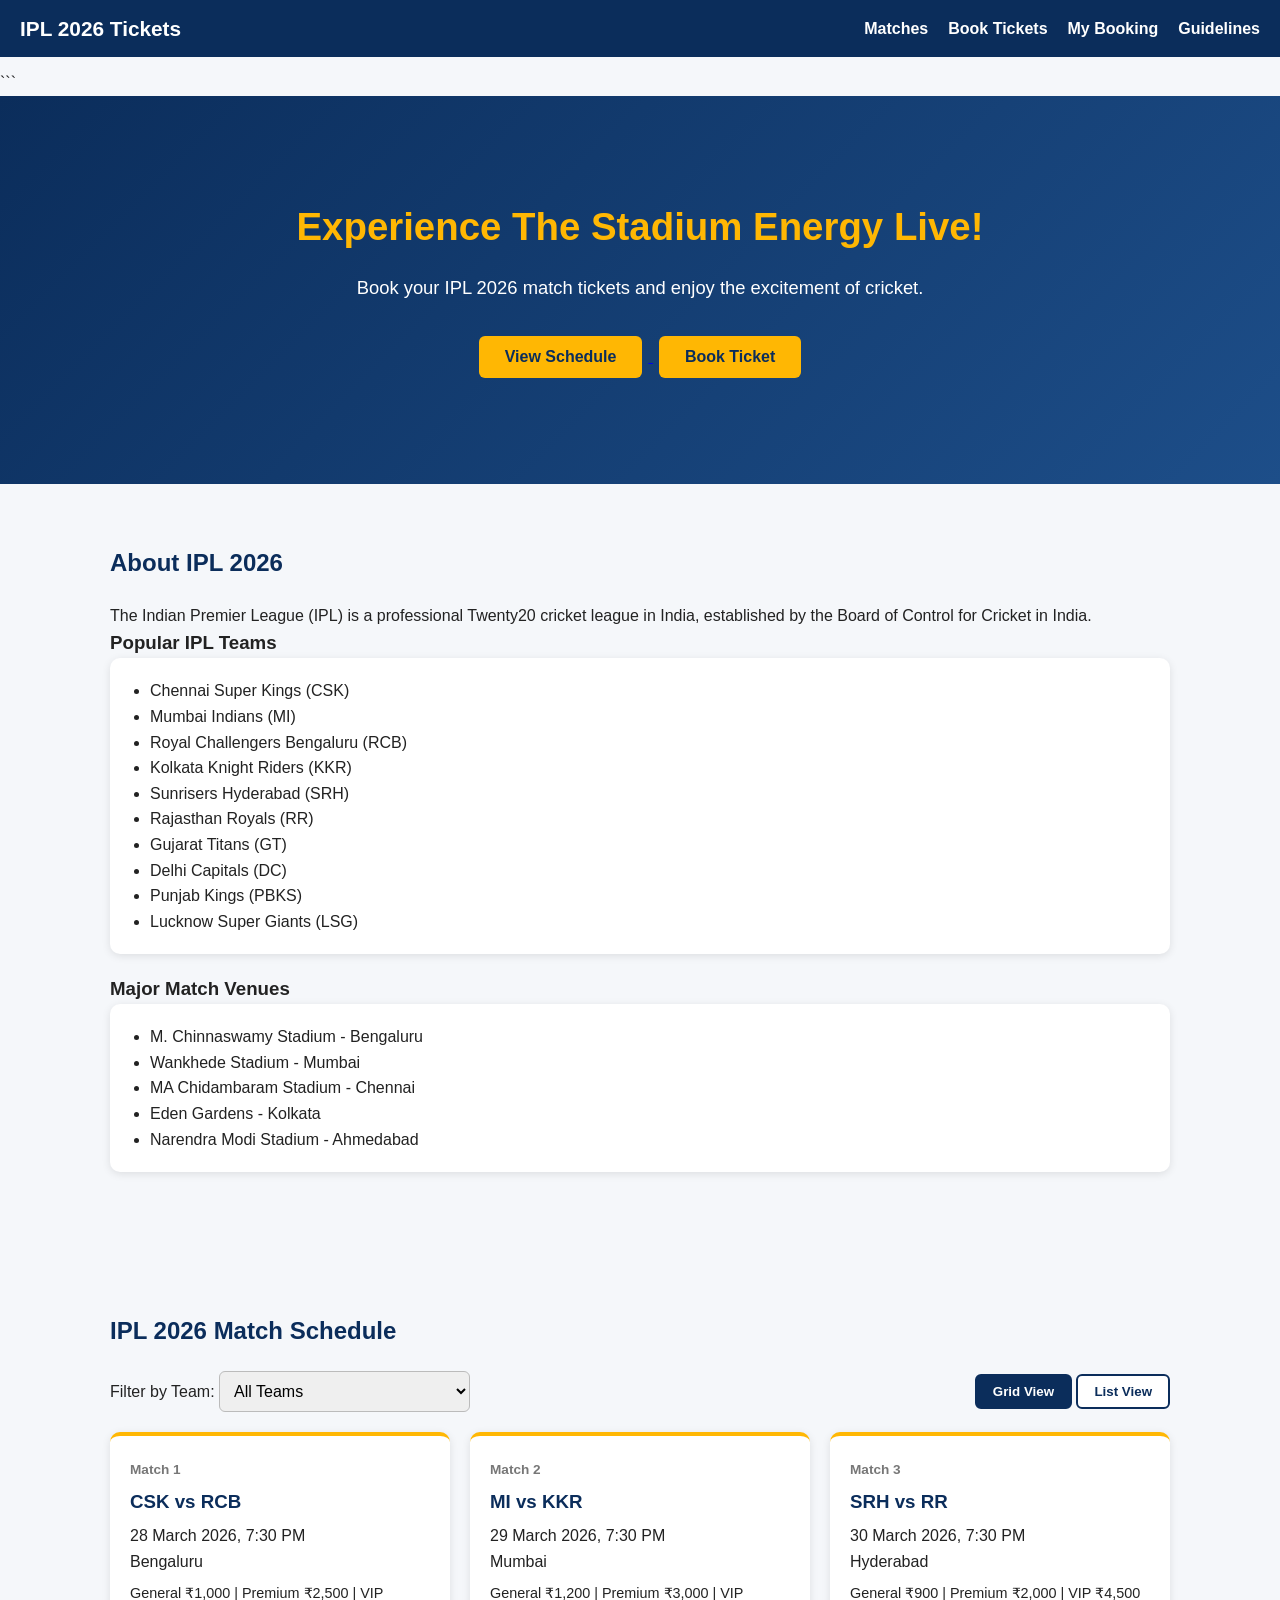
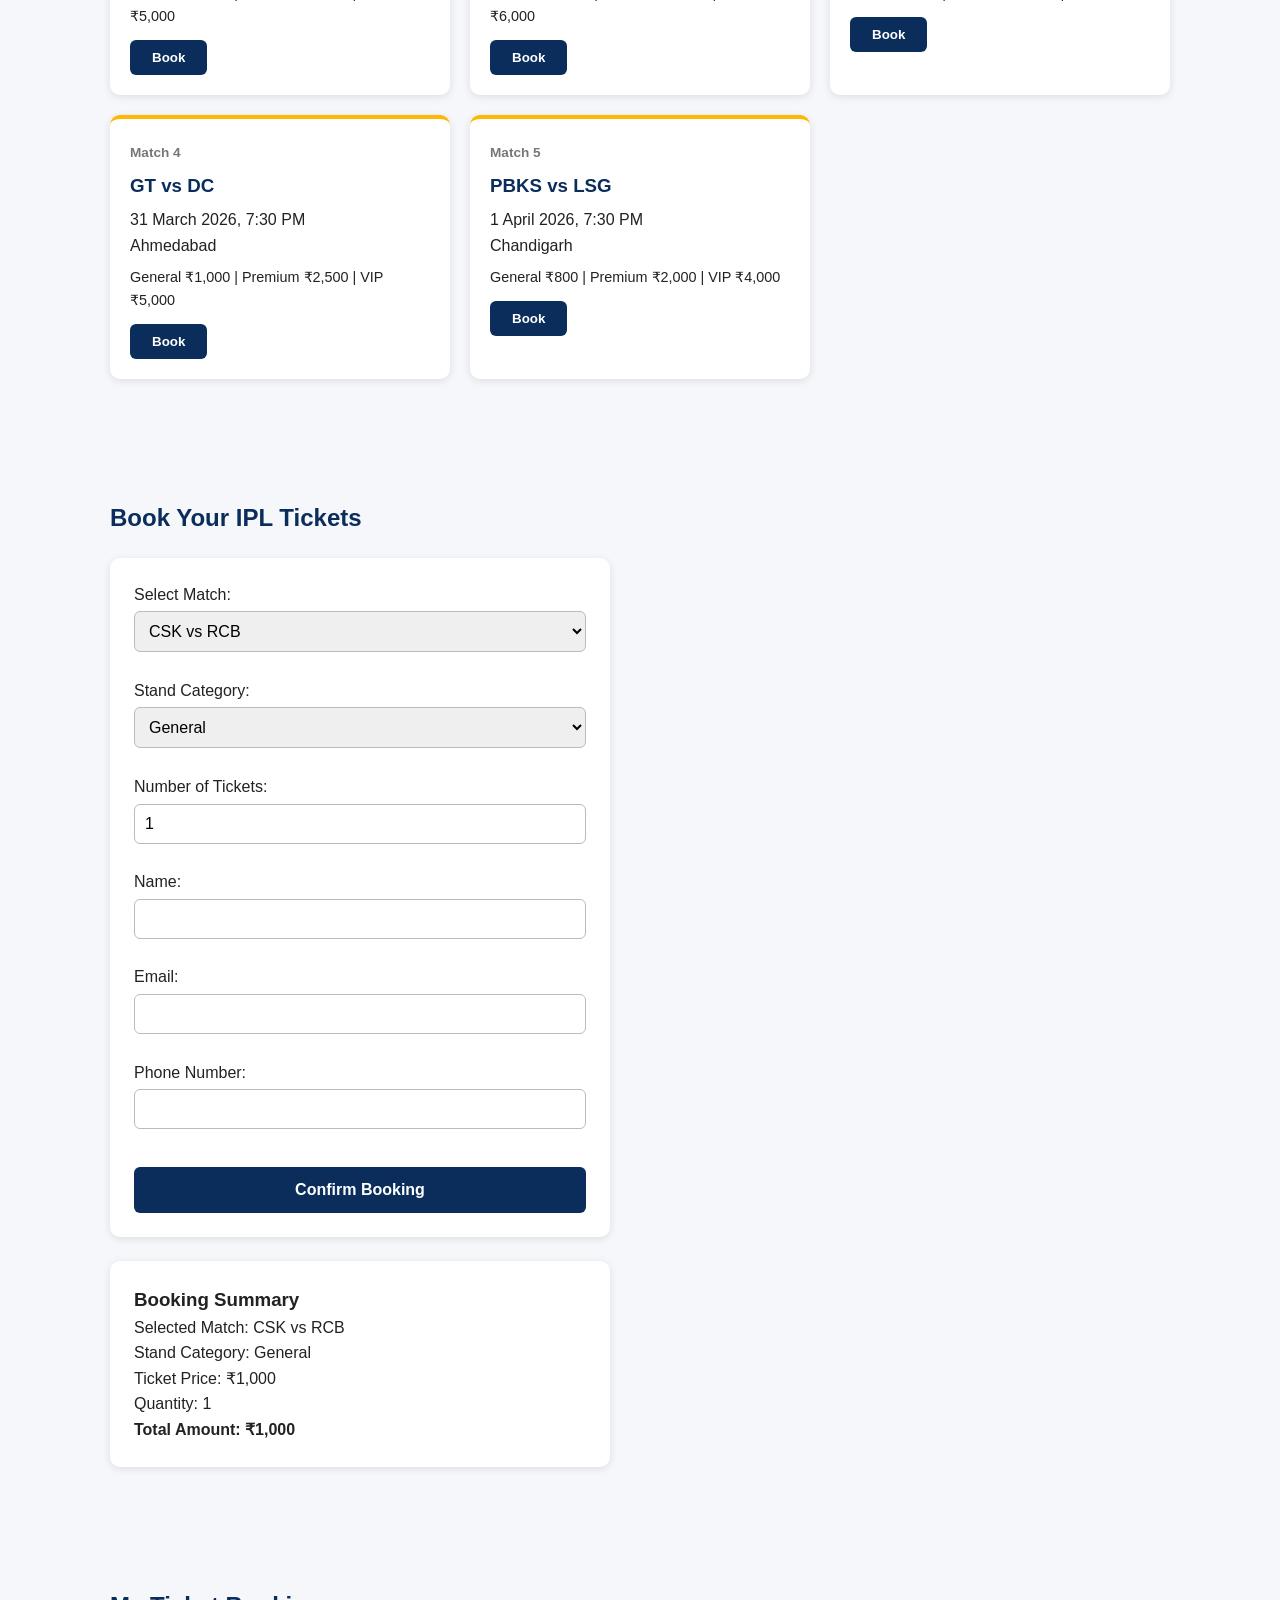
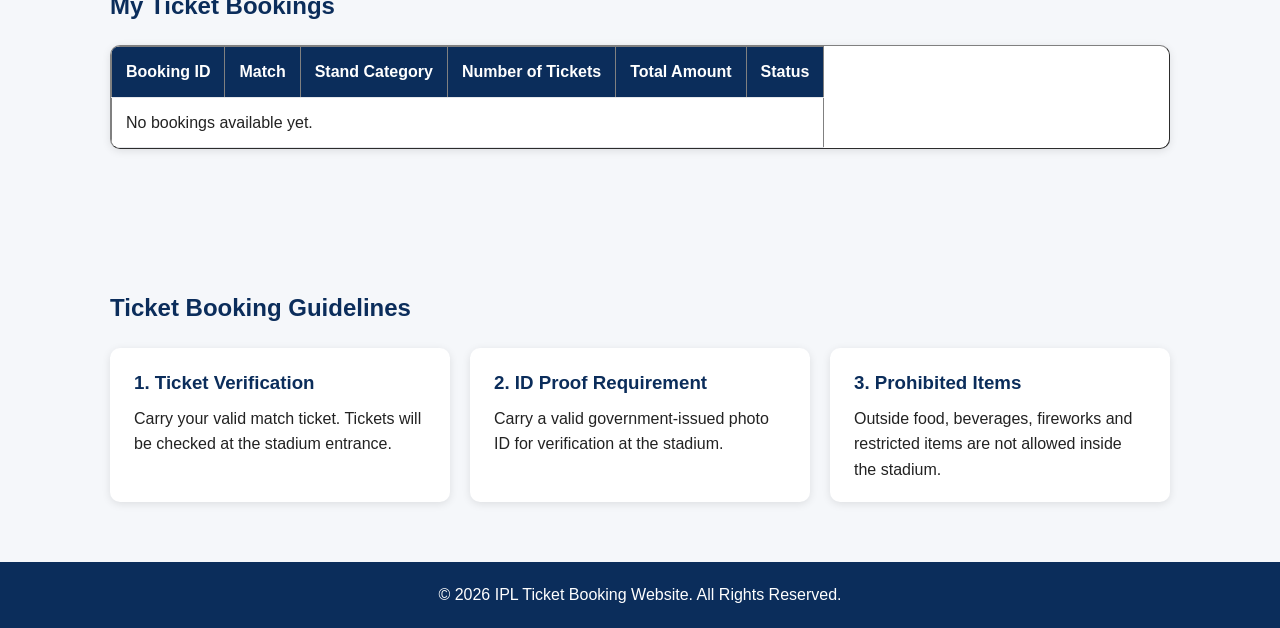
==== commit bab5addc: "Add responsive layout,filter,view,toggle and hamburger menu." ====
--- a/index.html
+++ b/index.html
@@ -12,12 +12,12 @@
 ```
 <!-- Navigation Bar -->
 <header>
-    <h1>Welcome to IPL 2026 Ticket Booking</h1>
-
+    <h1>IPL 2026 Tickets</h1>
+    <button class="menu-toggle" id="menu-toggle" aria-label="Toggle navigation menu" aria-expanded="false">&#9776;</button>
     <nav>
-        <ul>
+        <ul class="nav-links" id="nav-links">
             <li><a href="#matches">Matches</a></li>
-            <li><a href="booking.html">Book Tickets</a></li>.
+            <li><a href="booking.html">Book Tickets</a></li>
             <li><a href="#my-booking">My Booking</a></li>
             <li><a href="#guidelines">Guidelines</a></li>
         </ul>
@@ -75,97 +75,77 @@
 <section id="matches">
     <h2>IPL 2026 Match Schedule</h2>
 
-    <table border="1">
-        <tr>
-            <th>Match Number</th>
-            <th>Teams</th>
-            <th>Date & Time</th>
-            <th>Venue</th>
-            <th>General Ticket</th>
-            <th>Premium Ticket</th>
-            <th>VIP Ticket</th>
-            <th>Action</th>
-        </tr>
-
-        <tr>
-            <td>1</td>
-            <td>CSK vs RCB</td>
-            <td>28 March 2026, 7:30 PM</td>
-            <td>Bengaluru</td>
-            <td>₹1,000</td>
-            <td>₹2,500</td>
-            <td>₹5,000</td>
-            <td><a href="#booking"><button>Book</button></a></td>
-        </tr>
-
-        <tr>
-            <td>2</td>
-            <td>MI vs KKR</td>
-            <td>29 March 2026, 7:30 PM</td>
-            <td>Mumbai</td>
-            <td>₹1,200</td>
-            <td>₹3,000</td>
-            <td>₹6,000</td>
-            <td><a href="#booking"><button>Book</button></a></td>
-        </tr>
-
-        <tr>
-            <td>3</td>
-            <td>SRH vs RR</td>
-            <td>30 March 2026, 7:30 PM</td>
-            <td>Hyderabad</td>
-            <td>₹900</td>
-            <td>₹2,000</td>
-            <td>₹4,500</td>
-            <td><a href="#booking"><button>Book</button></a></td>
-        </tr>
-
-        <tr>
-            <td>4</td>
-            <td>GT vs DC</td>
-            <td>31 March 2026, 7:30 PM</td>
-            <td>Ahmedabad</td>
-            <td>₹1,000</td>
-            <td>₹2,500</td>
-            <td>₹5,000</td>
-            <td><a href="#booking"><button>Book</button></a></td>
-        </tr>
-
-        <tr>
-            <td>5</td>
-            <td>PBKS vs LSG</td>
-            <td>1 April 2026, 7:30 PM</td>
-            <td>Chandigarh</td>
-            <td>₹800</td>
-            <td>₹2,000</td>
-            <td>₹4,000</td>
-            <td><a href="#booking"><button>Book</button></a></td>
-        </tr>
-    </table>
-</section>
-<!-- Team Filter Section -->
-<section>
-    <h2>Filter Matches by Team</h2>
-
-    <label for="team-filter">Select Team:</label>
-    <select id="team-filter">
-        <option value="all">All Teams</option>
-        <option value="CSK">Chennai Super Kings</option>
-        <option value="MI">Mumbai Indians</option>
-        <option value="RCB">Royal Challengers Bengaluru</option>
-        <option value="KKR">Kolkata Knight Riders</option>
-        <option value="SRH">Sunrisers Hyderabad</option>
-        <option value="RR">Rajasthan Royals</option>
-    </select>
-
-    <h3>Book Your Tickets</h3>
-    <p>Choose a match from the schedule and click the Book button.</p>
-
-    <a href="#booking"><button>Book Match 1</button></a>
-    <a href="#booking"><button>Book Match 2</button></a>
-    <a href="#booking"><button>Book Match 3</button></a>
-    <a href="#booking"><button>Book Match 4</button></a>
-    <a href="#booking"><button>Book Match 5</button></a>
+    <div class="filter-bar">
+        <div>
+            <label for="team-filter">Filter by Team:</label>
+            <select id="team-filter">
+                <option value="all">All Teams</option>
+                <option value="CSK">Chennai Super Kings</option>
+                <option value="MI">Mumbai Indians</option>
+                <option value="RCB">Royal Challengers Bengaluru</option>
+                <option value="KKR">Kolkata Knight Riders</option>
+                <option value="SRH">Sunrisers Hyderabad</option>
+                <option value="RR">Rajasthan Royals</option>
+                <option value="GT">Gujarat Titans</option>
+                <option value="DC">Delhi Capitals</option>
+                <option value="PBKS">Punjab Kings</option>
+                <option value="LSG">Lucknow Super Giants</option>
+            </select>
+        </div>
+        <div class="view-toggle">
+            <button type="button" id="grid-view-btn" class="active">Grid View</button>
+            <button type="button" id="list-view-btn">List View</button>
+        </div>
+    </div>
+
+    <div class="match-grid" id="match-container">
+        <article class="match-card" data-teams="CSK RCB" data-match="CSK vs RCB">
+            <span class="match-no">Match 1</span>
+            <h3>CSK vs RCB</h3>
+            <p>28 March 2026, 7:30 PM</p>
+            <p>Bengaluru</p>
+            <p class="prices">General ₹1,000 | Premium ₹2,500 | VIP ₹5,000</p>
+            <a href="#booking"><button type="button">Book</button></a>
+        </article>
+
+        <article class="match-card" data-teams="MI KKR" data-match="MI vs KKR">
+            <span class="match-no">Match 2</span>
+            <h3>MI vs KKR</h3>
+            <p>29 March 2026, 7:30 PM</p>
+            <p>Mumbai</p>
+            <p class="prices">General ₹1,200 | Premium ₹3,000 | VIP ₹6,000</p>
+            <a href="#booking"><button type="button">Book</button></a>
+        </article>
+
+        <article class="match-card" data-teams="SRH RR" data-match="SRH vs RR">
+            <span class="match-no">Match 3</span>
+            <h3>SRH vs RR</h3>
+            <p>30 March 2026, 7:30 PM</p>
+            <p>Hyderabad</p>
+            <p class="prices">General ₹900 | Premium ₹2,000 | VIP ₹4,500</p>
+            <a href="#booking"><button type="button">Book</button></a>
+        </article>
+
+        <article class="match-card" data-teams="GT DC" data-match="GT vs DC">
+            <span class="match-no">Match 4</span>
+            <h3>GT vs DC</h3>
+            <p>31 March 2026, 7:30 PM</p>
+            <p>Ahmedabad</p>
+            <p class="prices">General ₹1,000 | Premium ₹2,500 | VIP ₹5,000</p>
+            <a href="#booking"><button type="button">Book</button></a>
+        </article>
+
+        <article class="match-card" data-teams="PBKS LSG" data-match="PBKS vs LSG">
+            <span class="match-no">Match 5</span>
+            <h3>PBKS vs LSG</h3>
+            <p>1 April 2026, 7:30 PM</p>
+            <p>Chandigarh</p>
+            <p class="prices">General ₹800 | Premium ₹2,000 | VIP ₹4,000</p>
+            <a href="#booking"><button type="button">Book</button></a>
+        </article>
+    </div>
+
+    <p id="no-matches" hidden>No matches found for this team.</p>
 </section>
 <!-- Ticket Booking Section -->
 <section id="booking">
@@ -241,29 +221,19 @@
 <!-- Guidelines Section -->
 <section id="guidelines">
     <h2>Ticket Booking Guidelines</h2>
-
-    <div>
-        <h3>1. Ticket Verification</h3>
-        <p>
-            Carry your valid match ticket.
-            Tickets will be checked at the stadium entrance.
-        </p>
-    </div>
-
-    <div>
-        <h3>2. ID Proof Requirement</h3>
-        <p>
-            Carry a valid government-issued photo ID
-            for verification at the stadium.
-        </p>
-    </div>
-
-    <div>
-        <h3>3. Prohibited Items</h3>
-        <p>
-            Outside food, beverages, fireworks and
-            restricted items are not allowed inside the stadium.
-        </p>
+    <div class="guidelines-grid">
+        <div>
+            <h3>1. Ticket Verification</h3>
+            <p>Carry your valid match ticket. Tickets will be checked at the stadium entrance.</p>
+        </div>
+        <div>
+            <h3>2. ID Proof Requirement</h3>
+            <p>Carry a valid government-issued photo ID for verification at the stadium.</p>
+        </div>
+        <div>
+            <h3>3. Prohibited Items</h3>
+            <p>Outside food, beverages, fireworks and restricted items are not allowed inside the stadium.</p>
+        </div>
     </div>
 </section>
 <!-- Footer Section -->
--- a/Styles.css
+++ b/Styles.css
@@ -21,7 +21,7 @@
     line-height: 1.6;
     color: var(--text);
     background: var(--background);
-    padding-top: 110px; /* space for fixed header */
+    padding-top: 70px; /* space for fixed header */
 }
 
 section {
@@ -43,13 +43,16 @@
     width: 100%;
     z-index: 100;
     background: var(--primary);
-    padding: 14px 20px;
+    padding: 12px 20px;
+    display: flex;                    /* Flexbox: logo left, nav right */
+    justify-content: space-between;
+    align-items: center;
+    flex-wrap: wrap;
 }
 
 header h1 {
     color: var(--white);
     font-size: 1.3rem;
-    margin-bottom: 8px;
 }
 
 header nav ul {
@@ -67,6 +70,17 @@
 
 header nav a:hover {
     color: var(--accent);
+}
+
+.menu-toggle {
+    display: none;
+    background: transparent;
+    color: var(--white);
+    border: 2px solid var(--white);
+    border-radius: 6px;
+    font-size: 1.4rem;
+    padding: 2px 12px;
+    cursor: pointer;
 }
 
 /* ===== Hero / Banner ===== */
@@ -147,18 +161,7 @@
 }
 
 /* ===== Guidelines cards ===== */
-#guidelines > div {
-    background: var(--white);
-    border-radius: var(--radius);
-    box-shadow: var(--shadow);
-    padding: 20px 24px;
-    margin-bottom: 20px;
-}
-
-#guidelines > div h3 {
-    color: var(--primary);
-    margin-bottom: 8px;
-}
+
 
 /* ===== Forms ===== */
 form {
@@ -240,5 +243,167 @@
 }
 
 #booking {
-    scroll-margin-top: 110px;
+    scroll-margin-top: 80px;
+}
+/* ===== Filter bar and view toggle ===== */
+.filter-bar {
+    display: flex;
+    flex-wrap: wrap;
+    gap: 12px;
+    align-items: center;
+    justify-content: space-between;
+    margin-bottom: 20px;
+}
+
+.filter-bar select {
+    width: auto;
+    min-width: 200px;
+    margin-top: 0;
+}
+
+.view-toggle button {
+    background: var(--white);
+    color: var(--primary);
+    border: 2px solid var(--primary);
+    padding: 8px 16px;
+    border-radius: 6px;
+    font-weight: bold;
+    cursor: pointer;
+}
+
+.view-toggle button.active {
+    background: var(--primary);
+    color: var(--white);
+}
+
+/* ===== Match cards (CSS Grid) ===== */
+.match-grid {
+    display: grid;
+    grid-template-columns: repeat(3, 1fr);
+    gap: 20px;
+}
+
+.match-grid.list-view {
+    grid-template-columns: 1fr;
+}
+
+.match-card {
+    background: var(--white);
+    border-radius: var(--radius);
+    box-shadow: var(--shadow);
+    padding: 20px;
+    border-top: 4px solid var(--accent);
+}
+
+.match-card.hidden {
+    display: none;
+}
+
+.match-card h3 {
+    color: var(--primary);
+    margin: 6px 0;
+}
+
+.match-no {
+    font-size: 0.85rem;
+    font-weight: bold;
+    color: #777;
+}
+
+.prices {
+    font-size: 0.9rem;
+    margin: 8px 0 12px;
+}
+
+.match-card button {
+    background: var(--primary);
+    color: var(--white);
+    border: none;
+    padding: 10px 22px;
+    border-radius: 6px;
+    font-weight: bold;
+    cursor: pointer;
+}
+
+.match-card button:hover {
+    background: #1d4e89;
+}
+
+.match-grid.list-view .match-card {
+    display: flex;
+    flex-wrap: wrap;
+    align-items: center;
+    justify-content: space-between;
+    gap: 12px;
+}
+
+/* ===== Guidelines (3-column grid) ===== */
+.guidelines-grid {
+    display: grid;
+    grid-template-columns: repeat(3, 1fr);
+    gap: 20px;
+}
+
+.guidelines-grid > div {
+    background: var(--white);
+    border-radius: var(--radius);
+    box-shadow: var(--shadow);
+    padding: 20px 24px;
+}
+
+.guidelines-grid h3 {
+    color: var(--primary);
+    margin-bottom: 8px;
+}
+
+/* ===== Media queries ===== */
+@media (max-width: 992px) {
+    .match-grid {
+        grid-template-columns: repeat(2, 1fr);
+    }
+}
+
+@media (max-width: 768px) {
+    body {
+        padding-top: 64px;
+    }
+
+    .match-grid,
+    .guidelines-grid {
+        grid-template-columns: 1fr;
+    }
+
+    .menu-toggle {
+        display: block;
+    }
+
+    header nav {
+        width: 100%;
+    }
+
+    .nav-links {
+        display: none;
+        flex-direction: column;
+        gap: 0;
+        margin-top: 10px;
+    }
+
+    .nav-links.open {
+        display: flex;
+    }
+
+    .nav-links a {
+        display: block;
+        padding: 10px 0;
+        border-top: 1px solid rgba(255, 255, 255, 0.25);
+    }
+
+    #home h2 {
+        font-size: 1.8rem;
+    }
+
+    .filter-bar {
+        flex-direction: column;
+        align-items: stretch;
+    }
 }
